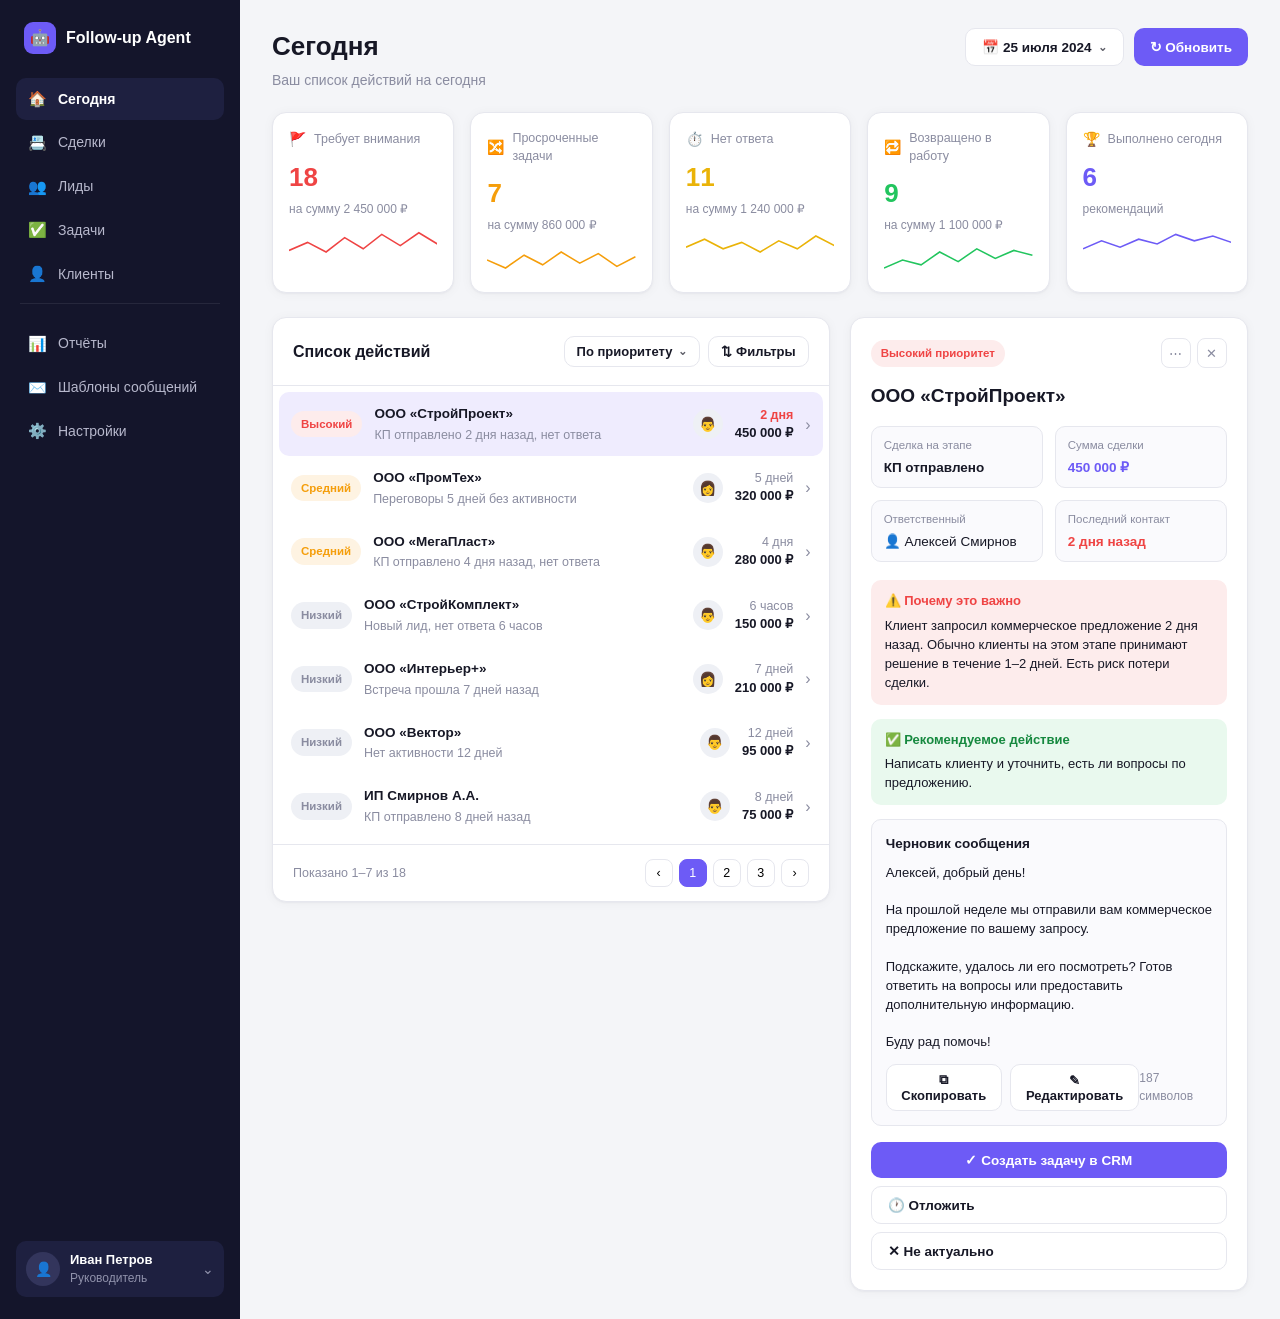
==== docs/index.html @ 1214d3dc "Добавлен статический HTML/CSS-мокап экрана "Сегодня" по дизайну Follow-up Agent Живёт в docs/ для бы" ====
<!doctype html>
<html lang="ru">
<head>
<meta charset="UTF-8">
<meta name="viewport" content="width=device-width, initial-scale=1.0">
<title>Follow-up Agent — Сегодня</title>
<link rel="stylesheet" href="styles.css">
</head>
<body>
<div class="layout">

  <aside class="sidebar">
    <div class="brand">
      <span class="brand-icon">🤖</span>
      <span class="brand-name">Follow-up Agent</span>
    </div>

    <nav class="nav">
      <a class="nav-item active" href="#">
        <span class="nav-icon">🏠</span> Сегодня
      </a>
      <a class="nav-item" href="#">
        <span class="nav-icon">📇</span> Сделки
      </a>
      <a class="nav-item" href="#">
        <span class="nav-icon">👥</span> Лиды
      </a>
      <a class="nav-item" href="#">
        <span class="nav-icon">✅</span> Задачи
      </a>
      <a class="nav-item" href="#">
        <span class="nav-icon">👤</span> Клиенты
      </a>
      <div class="nav-gap"></div>
      <a class="nav-item" href="#">
        <span class="nav-icon">📊</span> Отчёты
      </a>
      <a class="nav-item" href="#">
        <span class="nav-icon">✉️</span> Шаблоны сообщений
      </a>
      <a class="nav-item" href="#">
        <span class="nav-icon">⚙️</span> Настройки
      </a>
    </nav>

    <div class="user-card">
      <div class="user-avatar">👤</div>
      <div class="user-meta">
        <div class="user-name">Иван Петров</div>
        <div class="user-role">Руководитель</div>
      </div>
      <span class="user-caret">⌄</span>
    </div>
  </aside>

  <main class="content">

    <header class="page-header">
      <div>
        <h1>Сегодня</h1>
        <p class="subtitle">Ваш список действий на сегодня</p>
      </div>
      <div class="header-actions">
        <button class="btn btn-ghost">📅 25 июля 2024 <span class="caret">⌄</span></button>
        <button class="btn btn-primary">↻ Обновить</button>
      </div>
    </header>

    <section class="stats">
      <article class="stat-card stat-red">
        <div class="stat-top">
          <span class="stat-icon">🚩</span>
          <span class="stat-label">Требует внимания</span>
        </div>
        <div class="stat-value">18</div>
        <div class="stat-sub">на сумму 2 450 000 ₽</div>
        <svg class="sparkline" viewBox="0 0 200 40" preserveAspectRatio="none"><polyline points="0,28 25,18 50,30 75,12 100,26 125,8 150,22 175,6 200,20"/></svg>
      </article>

      <article class="stat-card stat-orange">
        <div class="stat-top">
          <span class="stat-icon">🔀</span>
          <span class="stat-label">Просроченные задачи</span>
        </div>
        <div class="stat-value">7</div>
        <div class="stat-sub">на сумму 860 000 ₽</div>
        <svg class="sparkline" viewBox="0 0 200 40" preserveAspectRatio="none"><polyline points="0,20 25,30 50,14 75,26 100,10 125,24 150,12 175,28 200,16"/></svg>
      </article>

      <article class="stat-card stat-yellow">
        <div class="stat-top">
          <span class="stat-icon">⏱️</span>
          <span class="stat-label">Нет ответа</span>
        </div>
        <div class="stat-value">11</div>
        <div class="stat-sub">на сумму 1 240 000 ₽</div>
        <svg class="sparkline" viewBox="0 0 200 40" preserveAspectRatio="none"><polyline points="0,24 25,14 50,26 75,18 100,30 125,16 150,26 175,10 200,22"/></svg>
      </article>

      <article class="stat-card stat-green">
        <div class="stat-top">
          <span class="stat-icon">🔁</span>
          <span class="stat-label">Возвращено в работу</span>
        </div>
        <div class="stat-value">9</div>
        <div class="stat-sub">на сумму 1 100 000 ₽</div>
        <svg class="sparkline" viewBox="0 0 200 40" preserveAspectRatio="none"><polyline points="0,30 25,20 50,26 75,10 100,22 125,6 150,18 175,8 200,14"/></svg>
      </article>

      <article class="stat-card stat-purple">
        <div class="stat-top">
          <span class="stat-icon">🏆</span>
          <span class="stat-label">Выполнено сегодня</span>
        </div>
        <div class="stat-value">6</div>
        <div class="stat-sub">рекомендаций</div>
        <svg class="sparkline" viewBox="0 0 200 40" preserveAspectRatio="none"><polyline points="0,26 25,16 50,24 75,14 100,20 125,8 150,16 175,10 200,18"/></svg>
      </article>
    </section>

    <section class="workspace">

      <div class="panel actions-panel">
        <div class="panel-header">
          <h2>Список действий</h2>
          <div class="panel-controls">
            <button class="btn btn-ghost btn-sm">По приоритету <span class="caret">⌄</span></button>
            <button class="btn btn-ghost btn-sm">⇅ Фильтры</button>
          </div>
        </div>

        <ul class="action-list">
          <li class="action-item selected">
            <span class="priority priority-high">Высокий</span>
            <div class="action-main">
              <div class="action-title">ООО «СтройПроект»</div>
              <div class="action-desc">КП отправлено 2 дня назад, нет ответа</div>
            </div>
            <div class="action-avatar">👨</div>
            <div class="action-meta">
              <div class="action-days days-high">2 дня</div>
              <div class="action-amount">450 000 ₽</div>
            </div>
            <span class="chevron">›</span>
          </li>

          <li class="action-item">
            <span class="priority priority-mid">Средний</span>
            <div class="action-main">
              <div class="action-title">ООО «ПромТех»</div>
              <div class="action-desc">Переговоры 5 дней без активности</div>
            </div>
            <div class="action-avatar">👩</div>
            <div class="action-meta">
              <div class="action-days">5 дней</div>
              <div class="action-amount">320 000 ₽</div>
            </div>
            <span class="chevron">›</span>
          </li>

          <li class="action-item">
            <span class="priority priority-mid">Средний</span>
            <div class="action-main">
              <div class="action-title">ООО «МегаПласт»</div>
              <div class="action-desc">КП отправлено 4 дня назад, нет ответа</div>
            </div>
            <div class="action-avatar">👨</div>
            <div class="action-meta">
              <div class="action-days">4 дня</div>
              <div class="action-amount">280 000 ₽</div>
            </div>
            <span class="chevron">›</span>
          </li>

          <li class="action-item">
            <span class="priority priority-low">Низкий</span>
            <div class="action-main">
              <div class="action-title">ООО «СтройКомплект»</div>
              <div class="action-desc">Новый лид, нет ответа 6 часов</div>
            </div>
            <div class="action-avatar">👨</div>
            <div class="action-meta">
              <div class="action-days">6 часов</div>
              <div class="action-amount">150 000 ₽</div>
            </div>
            <span class="chevron">›</span>
          </li>

          <li class="action-item">
            <span class="priority priority-low">Низкий</span>
            <div class="action-main">
              <div class="action-title">ООО «Интерьер+»</div>
              <div class="action-desc">Встреча прошла 7 дней назад</div>
            </div>
            <div class="action-avatar">👩</div>
            <div class="action-meta">
              <div class="action-days">7 дней</div>
              <div class="action-amount">210 000 ₽</div>
            </div>
            <span class="chevron">›</span>
          </li>

          <li class="action-item">
            <span class="priority priority-low">Низкий</span>
            <div class="action-main">
              <div class="action-title">ООО «Вектор»</div>
              <div class="action-desc">Нет активности 12 дней</div>
            </div>
            <div class="action-avatar">👨</div>
            <div class="action-meta">
              <div class="action-days">12 дней</div>
              <div class="action-amount">95 000 ₽</div>
            </div>
            <span class="chevron">›</span>
          </li>

          <li class="action-item">
            <span class="priority priority-low">Низкий</span>
            <div class="action-main">
              <div class="action-title">ИП Смирнов А.А.</div>
              <div class="action-desc">КП отправлено 8 дней назад</div>
            </div>
            <div class="action-avatar">👨</div>
            <div class="action-meta">
              <div class="action-days">8 дней</div>
              <div class="action-amount">75 000 ₽</div>
            </div>
            <span class="chevron">›</span>
          </li>
        </ul>

        <div class="pagination">
          <span class="pagination-info">Показано 1–7 из 18</span>
          <div class="pagination-controls">
            <button class="page-btn" aria-label="Предыдущая">‹</button>
            <button class="page-btn active">1</button>
            <button class="page-btn">2</button>
            <button class="page-btn">3</button>
            <button class="page-btn" aria-label="Следующая">›</button>
          </div>
        </div>
      </div>

      <div class="panel detail-panel">
        <div class="detail-header">
          <span class="priority priority-high">Высокий приоритет</span>
          <div class="detail-header-actions">
            <button class="icon-btn">⋯</button>
            <button class="icon-btn">✕</button>
          </div>
        </div>

        <h3 class="detail-title">ООО «СтройПроект»</h3>

        <div class="detail-grid">
          <div class="detail-field">
            <div class="field-label">Сделка на этапе</div>
            <div class="field-value">КП отправлено</div>
          </div>
          <div class="detail-field">
            <div class="field-label">Сумма сделки</div>
            <div class="field-value strong">450 000 ₽</div>
          </div>
          <div class="detail-field">
            <div class="field-label">Ответственный</div>
            <div class="field-value with-avatar">👤 Алексей Смирнов</div>
          </div>
          <div class="detail-field">
            <div class="field-label">Последний контакт</div>
            <div class="field-value warn">2 дня назад</div>
          </div>
        </div>

        <div class="info-box warn-box">
          <div class="info-box-title">⚠️ Почему это важно</div>
          <p>Клиент запросил коммерческое предложение 2 дня назад. Обычно клиенты на этом этапе принимают решение в течение 1–2 дней. Есть риск потери сделки.</p>
        </div>

        <div class="info-box success-box">
          <div class="info-box-title">✅ Рекомендуемое действие</div>
          <p>Написать клиенту и уточнить, есть ли вопросы по предложению.</p>
        </div>

        <div class="draft-box">
          <div class="draft-title">Черновик сообщения</div>
          <div class="draft-text">
            Алексей, добрый день!<br><br>
            На прошлой неделе мы отправили вам коммерческое предложение по вашему запросу.<br><br>
            Подскажите, удалось ли его посмотреть? Готов ответить на вопросы или предоставить дополнительную информацию.<br><br>
            Буду рад помочь!
          </div>
          <div class="draft-footer">
            <div class="draft-actions">
              <button class="btn btn-ghost btn-sm">⧉ Скопировать</button>
              <button class="btn btn-ghost btn-sm">✎ Редактировать</button>
            </div>
            <span class="char-count">187 символов</span>
          </div>
        </div>

        <div class="detail-footer">
          <button class="btn btn-primary btn-block">✓ Создать задачу в CRM</button>
          <button class="btn btn-outline">🕐 Отложить</button>
          <button class="btn btn-outline">✕ Не актуально</button>
        </div>
      </div>

    </section>

  </main>
</div>
</body>
</html>
---- docs/styles.css ----
:root {
  --bg: #f4f5f8;
  --sidebar-bg: #14152b;
  --sidebar-hover: #1e2040;
  --panel-bg: #ffffff;
  --border: #e6e7ee;
  --text: #171826;
  --text-muted: #8a8ca0;
  --accent: #6d5bf6;
  --accent-hover: #5a48e6;
  --red: #ef4444;
  --red-bg: #fdecec;
  --orange: #f59e0b;
  --orange-bg: #fef3e2;
  --yellow: #eab308;
  --yellow-bg: #fdf7de;
  --green: #22c55e;
  --green-bg: #e9f9ee;
  --purple: #6d5bf6;
  --purple-bg: #efecfe;
  --radius: 14px;
  --shadow: 0 1px 2px rgba(20, 21, 43, 0.04), 0 1px 12px rgba(20, 21, 43, 0.04);
}

* { box-sizing: border-box; }

body {
  margin: 0;
  font-family: -apple-system, "Segoe UI", Roboto, Helvetica, Arial, sans-serif;
  background: var(--bg);
  color: var(--text);
  font-size: 14px;
  line-height: 1.45;
}

.layout {
  display: flex;
  min-height: 100vh;
}

/* Sidebar */
.sidebar {
  width: 240px;
  flex-shrink: 0;
  background: var(--sidebar-bg);
  color: #fff;
  display: flex;
  flex-direction: column;
  padding: 22px 16px;
}

.brand {
  display: flex;
  align-items: center;
  gap: 10px;
  padding: 0 8px 24px;
  font-weight: 700;
  font-size: 16px;
}

.brand-icon {
  width: 32px;
  height: 32px;
  display: flex;
  align-items: center;
  justify-content: center;
  background: var(--accent);
  border-radius: 9px;
  font-size: 16px;
}

.nav {
  display: flex;
  flex-direction: column;
  gap: 2px;
  flex: 1;
}

.nav-item {
  display: flex;
  align-items: center;
  gap: 12px;
  padding: 10px 12px;
  border-radius: 10px;
  color: #b7b8cc;
  text-decoration: none;
  font-size: 14px;
  transition: background .15s, color .15s;
}

.nav-item:hover {
  background: var(--sidebar-hover);
  color: #fff;
}

.nav-item.active {
  background: var(--sidebar-hover);
  color: #fff;
  font-weight: 600;
}

.nav-icon {
  width: 18px;
  text-align: center;
  font-size: 15px;
}

.nav-gap {
  height: 12px;
  border-top: 1px solid rgba(255,255,255,0.08);
  margin: 6px 4px;
}

.user-card {
  display: flex;
  align-items: center;
  gap: 10px;
  padding: 10px;
  border-radius: 10px;
  background: var(--sidebar-hover);
  margin-top: 12px;
}

.user-avatar {
  width: 34px;
  height: 34px;
  border-radius: 50%;
  background: #33355c;
  display: flex;
  align-items: center;
  justify-content: center;
}

.user-name { font-size: 13px; font-weight: 600; }
.user-role { font-size: 12px; color: #9092ab; }
.user-caret { margin-left: auto; color: #9092ab; }

/* Content */
.content {
  flex: 1;
  padding: 28px 32px;
  min-width: 0;
}

.page-header {
  display: flex;
  justify-content: space-between;
  align-items: flex-start;
  margin-bottom: 22px;
}

.page-header h1 {
  margin: 0 0 4px;
  font-size: 26px;
}

.subtitle {
  margin: 0;
  color: var(--text-muted);
}

.header-actions {
  display: flex;
  gap: 10px;
}

.btn {
  border: none;
  border-radius: 10px;
  padding: 10px 16px;
  font-size: 13.5px;
  font-weight: 600;
  cursor: pointer;
  display: inline-flex;
  align-items: center;
  gap: 6px;
}

.btn-sm { padding: 7px 12px; font-size: 13px; }

.btn-primary {
  background: var(--accent);
  color: #fff;
}
.btn-primary:hover { background: var(--accent-hover); }

.btn-ghost {
  background: #fff;
  color: var(--text);
  border: 1px solid var(--border);
}
.btn-ghost:hover { background: #fafafd; }

.btn-outline {
  background: #fff;
  color: var(--text);
  border: 1px solid var(--border);
  flex: 1;
}

.btn-block { width: 100%; justify-content: center; }

.caret { font-size: 11px; opacity: .7; }

/* Stats */
.stats {
  display: grid;
  grid-template-columns: repeat(5, 1fr);
  gap: 16px;
  margin-bottom: 24px;
}

.stat-card {
  background: var(--panel-bg);
  border: 1px solid var(--border);
  border-radius: var(--radius);
  padding: 16px;
  box-shadow: var(--shadow);
  position: relative;
  overflow: hidden;
}

.stat-top {
  display: flex;
  align-items: center;
  gap: 8px;
  color: var(--text-muted);
  font-size: 12.5px;
  margin-bottom: 10px;
}

.stat-icon { font-size: 14px; }

.stat-value {
  font-size: 26px;
  font-weight: 700;
  margin-bottom: 4px;
}

.stat-sub {
  font-size: 12px;
  color: var(--text-muted);
  margin-bottom: 10px;
}

.sparkline {
  width: 100%;
  height: 32px;
  display: block;
}
.sparkline polyline {
  fill: none;
  stroke-width: 2;
}

.stat-red .stat-value { color: var(--red); }
.stat-red .sparkline polyline { stroke: var(--red); }
.stat-orange .stat-value { color: var(--orange); }
.stat-orange .sparkline polyline { stroke: var(--orange); }
.stat-yellow .stat-value { color: var(--yellow); }
.stat-yellow .sparkline polyline { stroke: var(--yellow); }
.stat-green .stat-value { color: var(--green); }
.stat-green .sparkline polyline { stroke: var(--green); }
.stat-purple .stat-value { color: var(--purple); }
.stat-purple .sparkline polyline { stroke: var(--purple); }

/* Workspace */
.workspace {
  display: grid;
  grid-template-columns: 1.4fr 1fr;
  gap: 20px;
  align-items: start;
}

.panel {
  background: var(--panel-bg);
  border: 1px solid var(--border);
  border-radius: var(--radius);
  box-shadow: var(--shadow);
}

.panel-header {
  display: flex;
  justify-content: space-between;
  align-items: center;
  padding: 18px 20px;
  border-bottom: 1px solid var(--border);
}

.panel-header h2 { margin: 0; font-size: 16px; }

.panel-controls { display: flex; gap: 8px; }

/* Action list */
.action-list {
  list-style: none;
  margin: 0;
  padding: 6px;
}

.action-item {
  display: flex;
  align-items: center;
  gap: 12px;
  padding: 12px;
  border-radius: 10px;
  cursor: pointer;
}

.action-item:hover { background: #fafafd; }

.action-item.selected {
  background: var(--purple-bg);
}

.priority {
  flex-shrink: 0;
  font-size: 11.5px;
  font-weight: 700;
  padding: 5px 10px;
  border-radius: 999px;
  white-space: nowrap;
}

.priority-high { background: var(--red-bg); color: var(--red); }
.priority-mid { background: var(--orange-bg); color: var(--orange); }
.priority-low { background: #eef0f5; color: var(--text-muted); }

.action-main { flex: 1; min-width: 0; }

.action-title {
  font-weight: 600;
  font-size: 13.5px;
  margin-bottom: 2px;
  white-space: nowrap;
  overflow: hidden;
  text-overflow: ellipsis;
}

.action-desc {
  font-size: 12.5px;
  color: var(--text-muted);
  white-space: nowrap;
  overflow: hidden;
  text-overflow: ellipsis;
}

.action-avatar {
  width: 30px;
  height: 30px;
  border-radius: 50%;
  background: #eef0f5;
  display: flex;
  align-items: center;
  justify-content: center;
  flex-shrink: 0;
}

.action-meta {
  text-align: right;
  flex-shrink: 0;
}

.action-days {
  font-size: 12.5px;
  color: var(--text-muted);
}

.days-high { color: var(--red); font-weight: 600; }

.action-amount {
  font-size: 13px;
  font-weight: 700;
}

.chevron {
  color: var(--text-muted);
  font-size: 16px;
}

.pagination {
  display: flex;
  justify-content: space-between;
  align-items: center;
  padding: 14px 20px;
  border-top: 1px solid var(--border);
}

.pagination-info {
  font-size: 12.5px;
  color: var(--text-muted);
}

.pagination-controls { display: flex; gap: 6px; }

.page-btn {
  width: 28px;
  height: 28px;
  border-radius: 8px;
  border: 1px solid var(--border);
  background: #fff;
  cursor: pointer;
  font-size: 12.5px;
}

.page-btn.active {
  background: var(--accent);
  border-color: var(--accent);
  color: #fff;
}

/* Detail panel */
.detail-panel {
  padding: 20px;
}

.detail-header {
  display: flex;
  justify-content: space-between;
  align-items: center;
  margin-bottom: 14px;
}

.detail-header-actions { display: flex; gap: 6px; }

.icon-btn {
  width: 30px;
  height: 30px;
  border-radius: 8px;
  border: 1px solid var(--border);
  background: #fff;
  cursor: pointer;
  color: var(--text-muted);
}

.detail-title {
  margin: 0 0 16px;
  font-size: 19px;
}

.detail-grid {
  display: grid;
  grid-template-columns: 1fr 1fr;
  gap: 12px;
  margin-bottom: 18px;
}

.detail-field {
  background: #fafafd;
  border: 1px solid var(--border);
  border-radius: 10px;
  padding: 10px 12px;
}

.field-label {
  font-size: 11.5px;
  color: var(--text-muted);
  margin-bottom: 4px;
}

.field-value { font-size: 13.5px; font-weight: 600; }
.field-value.strong { color: var(--accent); }
.field-value.warn { color: var(--red); }
.field-value.with-avatar { display: flex; align-items: center; gap: 6px; font-weight: 500; }

.info-box {
  border-radius: 10px;
  padding: 12px 14px;
  margin-bottom: 14px;
  font-size: 13px;
}

.info-box p { margin: 0; color: var(--text); }

.info-box-title {
  font-weight: 700;
  font-size: 13px;
  margin-bottom: 6px;
}

.warn-box { background: var(--red-bg); }
.warn-box .info-box-title { color: var(--red); }

.success-box { background: var(--green-bg); }
.success-box .info-box-title { color: #16893f; }

.draft-box {
  background: #fafafd;
  border: 1px solid var(--border);
  border-radius: 10px;
  padding: 14px;
  margin-bottom: 16px;
}

.draft-title {
  font-weight: 700;
  font-size: 13.5px;
  margin-bottom: 10px;
}

.draft-text {
  font-size: 13px;
  color: var(--text);
  margin-bottom: 12px;
}

.draft-footer {
  display: flex;
  justify-content: space-between;
  align-items: center;
}

.draft-actions { display: flex; gap: 8px; }

.char-count {
  font-size: 12px;
  color: var(--text-muted);
}

.detail-footer {
  display: flex;
  flex-direction: column;
  gap: 8px;
}

.detail-footer > div {
  display: flex;
  gap: 8px;
}

@media (max-width: 1200px) {
  .workspace { grid-template-columns: 1fr; }
  .stats { grid-template-columns: repeat(3, 1fr); }
}

@media (max-width: 900px) {
  .stats { grid-template-columns: repeat(2, 1fr); }
  .sidebar { display: none; }
}
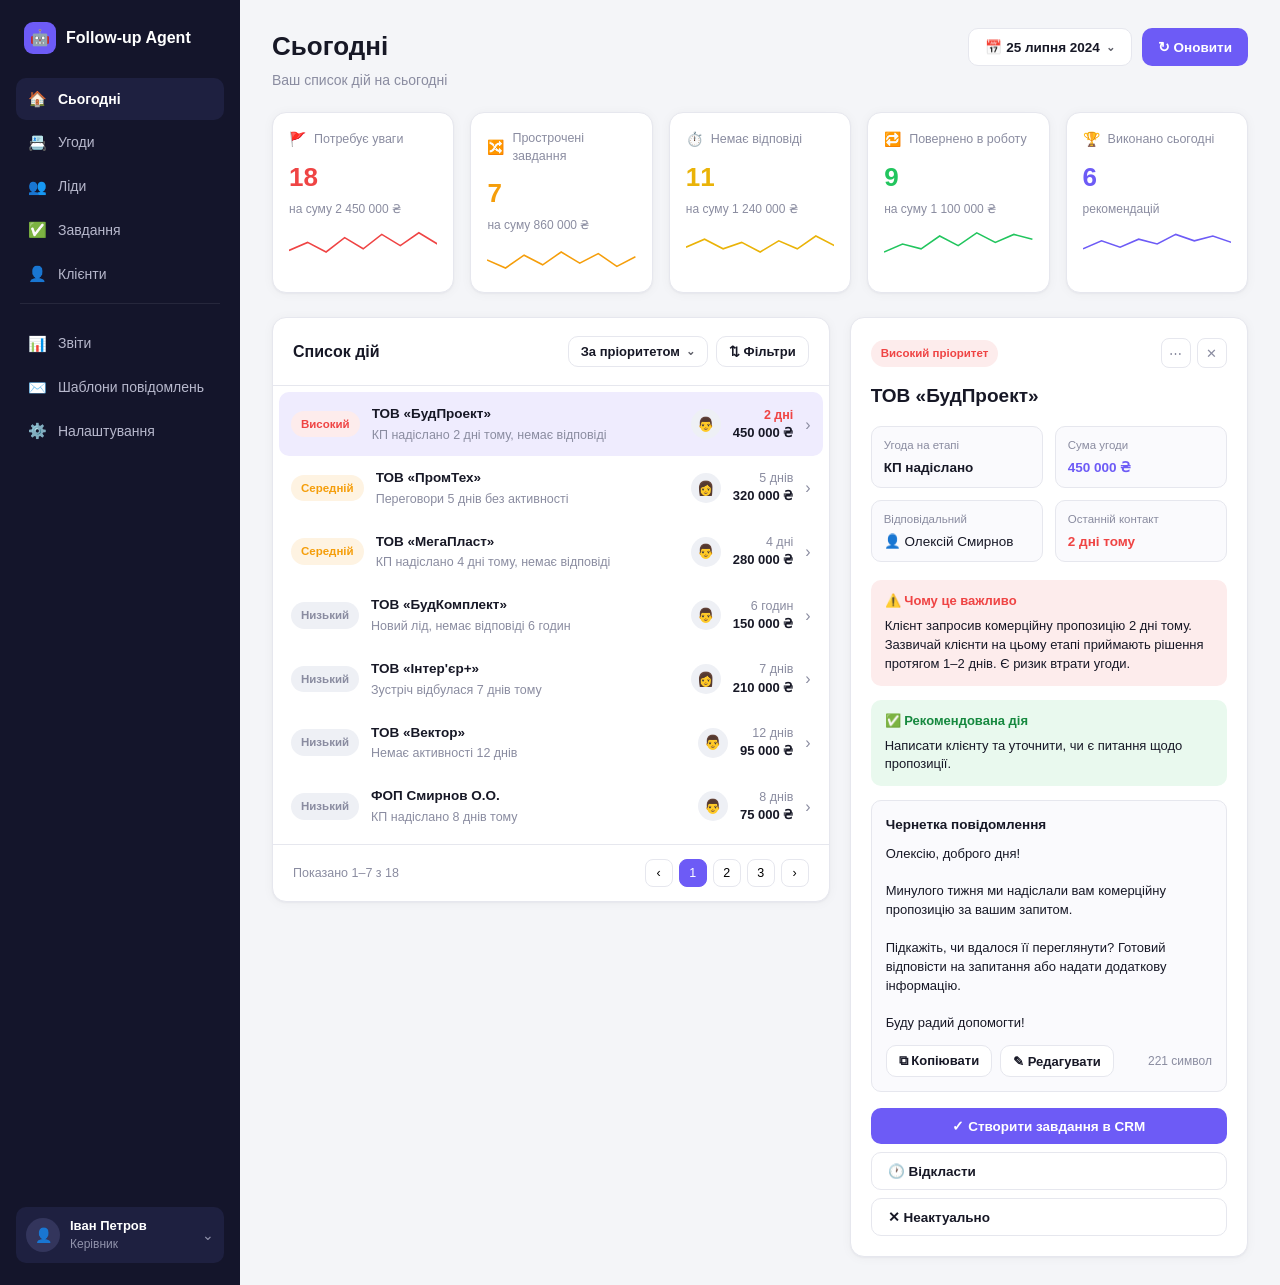
==== commit 18b113d7: "Перевод мокапа "Сегодня" на украинский язык, валюта заменена на гривну" ====
--- a/docs/index.html
+++ b/docs/index.html
@@ -1,9 +1,9 @@
 <!doctype html>
-<html lang="ru">
+<html lang="uk">
 <head>
 <meta charset="UTF-8">
 <meta name="viewport" content="width=device-width, initial-scale=1.0">
-<title>Follow-up Agent — Сегодня</title>
+<title>Follow-up Agent — Сьогодні</title>
 <link rel="stylesheet" href="styles.css">
 </head>
 <body>
@@ -17,37 +17,37 @@
 
     <nav class="nav">
       <a class="nav-item active" href="#">
-        <span class="nav-icon">🏠</span> Сегодня
-      </a>
-      <a class="nav-item" href="#">
-        <span class="nav-icon">📇</span> Сделки
-      </a>
-      <a class="nav-item" href="#">
-        <span class="nav-icon">👥</span> Лиды
-      </a>
-      <a class="nav-item" href="#">
-        <span class="nav-icon">✅</span> Задачи
-      </a>
-      <a class="nav-item" href="#">
-        <span class="nav-icon">👤</span> Клиенты
+        <span class="nav-icon">🏠</span> Сьогодні
+      </a>
+      <a class="nav-item" href="#">
+        <span class="nav-icon">📇</span> Угоди
+      </a>
+      <a class="nav-item" href="#">
+        <span class="nav-icon">👥</span> Ліди
+      </a>
+      <a class="nav-item" href="#">
+        <span class="nav-icon">✅</span> Завдання
+      </a>
+      <a class="nav-item" href="#">
+        <span class="nav-icon">👤</span> Клієнти
       </a>
       <div class="nav-gap"></div>
       <a class="nav-item" href="#">
-        <span class="nav-icon">📊</span> Отчёты
-      </a>
-      <a class="nav-item" href="#">
-        <span class="nav-icon">✉️</span> Шаблоны сообщений
-      </a>
-      <a class="nav-item" href="#">
-        <span class="nav-icon">⚙️</span> Настройки
+        <span class="nav-icon">📊</span> Звіти
+      </a>
+      <a class="nav-item" href="#">
+        <span class="nav-icon">✉️</span> Шаблони повідомлень
+      </a>
+      <a class="nav-item" href="#">
+        <span class="nav-icon">⚙️</span> Налаштування
       </a>
     </nav>
 
     <div class="user-card">
       <div class="user-avatar">👤</div>
       <div class="user-meta">
-        <div class="user-name">Иван Петров</div>
-        <div class="user-role">Руководитель</div>
+        <div class="user-name">Іван Петров</div>
+        <div class="user-role">Керівник</div>
       </div>
       <span class="user-caret">⌄</span>
     </div>
@@ -57,12 +57,12 @@
 
     <header class="page-header">
       <div>
-        <h1>Сегодня</h1>
-        <p class="subtitle">Ваш список действий на сегодня</p>
+        <h1>Сьогодні</h1>
+        <p class="subtitle">Ваш список дій на сьогодні</p>
       </div>
       <div class="header-actions">
-        <button class="btn btn-ghost">📅 25 июля 2024 <span class="caret">⌄</span></button>
-        <button class="btn btn-primary">↻ Обновить</button>
+        <button class="btn btn-ghost">📅 25 липня 2024 <span class="caret">⌄</span></button>
+        <button class="btn btn-primary">↻ Оновити</button>
       </div>
     </header>
 
@@ -70,50 +70,50 @@
       <article class="stat-card stat-red">
         <div class="stat-top">
           <span class="stat-icon">🚩</span>
-          <span class="stat-label">Требует внимания</span>
+          <span class="stat-label">Потребує уваги</span>
         </div>
         <div class="stat-value">18</div>
-        <div class="stat-sub">на сумму 2 450 000 ₽</div>
+        <div class="stat-sub">на суму 2 450 000 ₴</div>
         <svg class="sparkline" viewBox="0 0 200 40" preserveAspectRatio="none"><polyline points="0,28 25,18 50,30 75,12 100,26 125,8 150,22 175,6 200,20"/></svg>
       </article>
 
       <article class="stat-card stat-orange">
         <div class="stat-top">
           <span class="stat-icon">🔀</span>
-          <span class="stat-label">Просроченные задачи</span>
+          <span class="stat-label">Прострочені завдання</span>
         </div>
         <div class="stat-value">7</div>
-        <div class="stat-sub">на сумму 860 000 ₽</div>
+        <div class="stat-sub">на суму 860 000 ₴</div>
         <svg class="sparkline" viewBox="0 0 200 40" preserveAspectRatio="none"><polyline points="0,20 25,30 50,14 75,26 100,10 125,24 150,12 175,28 200,16"/></svg>
       </article>
 
       <article class="stat-card stat-yellow">
         <div class="stat-top">
           <span class="stat-icon">⏱️</span>
-          <span class="stat-label">Нет ответа</span>
+          <span class="stat-label">Немає відповіді</span>
         </div>
         <div class="stat-value">11</div>
-        <div class="stat-sub">на сумму 1 240 000 ₽</div>
+        <div class="stat-sub">на суму 1 240 000 ₴</div>
         <svg class="sparkline" viewBox="0 0 200 40" preserveAspectRatio="none"><polyline points="0,24 25,14 50,26 75,18 100,30 125,16 150,26 175,10 200,22"/></svg>
       </article>
 
       <article class="stat-card stat-green">
         <div class="stat-top">
           <span class="stat-icon">🔁</span>
-          <span class="stat-label">Возвращено в работу</span>
+          <span class="stat-label">Повернено в роботу</span>
         </div>
         <div class="stat-value">9</div>
-        <div class="stat-sub">на сумму 1 100 000 ₽</div>
+        <div class="stat-sub">на суму 1 100 000 ₴</div>
         <svg class="sparkline" viewBox="0 0 200 40" preserveAspectRatio="none"><polyline points="0,30 25,20 50,26 75,10 100,22 125,6 150,18 175,8 200,14"/></svg>
       </article>
 
       <article class="stat-card stat-purple">
         <div class="stat-top">
           <span class="stat-icon">🏆</span>
-          <span class="stat-label">Выполнено сегодня</span>
+          <span class="stat-label">Виконано сьогодні</span>
         </div>
         <div class="stat-value">6</div>
-        <div class="stat-sub">рекомендаций</div>
+        <div class="stat-sub">рекомендацій</div>
         <svg class="sparkline" viewBox="0 0 200 40" preserveAspectRatio="none"><polyline points="0,26 25,16 50,24 75,14 100,20 125,8 150,16 175,10 200,18"/></svg>
       </article>
     </section>
@@ -122,186 +122,186 @@
 
       <div class="panel actions-panel">
         <div class="panel-header">
-          <h2>Список действий</h2>
+          <h2>Список дій</h2>
           <div class="panel-controls">
-            <button class="btn btn-ghost btn-sm">По приоритету <span class="caret">⌄</span></button>
-            <button class="btn btn-ghost btn-sm">⇅ Фильтры</button>
+            <button class="btn btn-ghost btn-sm">За пріоритетом <span class="caret">⌄</span></button>
+            <button class="btn btn-ghost btn-sm">⇅ Фільтри</button>
           </div>
         </div>
 
         <ul class="action-list">
           <li class="action-item selected">
-            <span class="priority priority-high">Высокий</span>
-            <div class="action-main">
-              <div class="action-title">ООО «СтройПроект»</div>
-              <div class="action-desc">КП отправлено 2 дня назад, нет ответа</div>
-            </div>
-            <div class="action-avatar">👨</div>
-            <div class="action-meta">
-              <div class="action-days days-high">2 дня</div>
-              <div class="action-amount">450 000 ₽</div>
-            </div>
-            <span class="chevron">›</span>
-          </li>
-
-          <li class="action-item">
-            <span class="priority priority-mid">Средний</span>
-            <div class="action-main">
-              <div class="action-title">ООО «ПромТех»</div>
-              <div class="action-desc">Переговоры 5 дней без активности</div>
+            <span class="priority priority-high">Високий</span>
+            <div class="action-main">
+              <div class="action-title">ТОВ «БудПроект»</div>
+              <div class="action-desc">КП надіслано 2 дні тому, немає відповіді</div>
+            </div>
+            <div class="action-avatar">👨</div>
+            <div class="action-meta">
+              <div class="action-days days-high">2 дні</div>
+              <div class="action-amount">450 000 ₴</div>
+            </div>
+            <span class="chevron">›</span>
+          </li>
+
+          <li class="action-item">
+            <span class="priority priority-mid">Середній</span>
+            <div class="action-main">
+              <div class="action-title">ТОВ «ПромТех»</div>
+              <div class="action-desc">Переговори 5 днів без активності</div>
             </div>
             <div class="action-avatar">👩</div>
             <div class="action-meta">
-              <div class="action-days">5 дней</div>
-              <div class="action-amount">320 000 ₽</div>
-            </div>
-            <span class="chevron">›</span>
-          </li>
-
-          <li class="action-item">
-            <span class="priority priority-mid">Средний</span>
-            <div class="action-main">
-              <div class="action-title">ООО «МегаПласт»</div>
-              <div class="action-desc">КП отправлено 4 дня назад, нет ответа</div>
-            </div>
-            <div class="action-avatar">👨</div>
-            <div class="action-meta">
-              <div class="action-days">4 дня</div>
-              <div class="action-amount">280 000 ₽</div>
-            </div>
-            <span class="chevron">›</span>
-          </li>
-
-          <li class="action-item">
-            <span class="priority priority-low">Низкий</span>
-            <div class="action-main">
-              <div class="action-title">ООО «СтройКомплект»</div>
-              <div class="action-desc">Новый лид, нет ответа 6 часов</div>
-            </div>
-            <div class="action-avatar">👨</div>
-            <div class="action-meta">
-              <div class="action-days">6 часов</div>
-              <div class="action-amount">150 000 ₽</div>
-            </div>
-            <span class="chevron">›</span>
-          </li>
-
-          <li class="action-item">
-            <span class="priority priority-low">Низкий</span>
-            <div class="action-main">
-              <div class="action-title">ООО «Интерьер+»</div>
-              <div class="action-desc">Встреча прошла 7 дней назад</div>
+              <div class="action-days">5 днів</div>
+              <div class="action-amount">320 000 ₴</div>
+            </div>
+            <span class="chevron">›</span>
+          </li>
+
+          <li class="action-item">
+            <span class="priority priority-mid">Середній</span>
+            <div class="action-main">
+              <div class="action-title">ТОВ «МегаПласт»</div>
+              <div class="action-desc">КП надіслано 4 дні тому, немає відповіді</div>
+            </div>
+            <div class="action-avatar">👨</div>
+            <div class="action-meta">
+              <div class="action-days">4 дні</div>
+              <div class="action-amount">280 000 ₴</div>
+            </div>
+            <span class="chevron">›</span>
+          </li>
+
+          <li class="action-item">
+            <span class="priority priority-low">Низький</span>
+            <div class="action-main">
+              <div class="action-title">ТОВ «БудКомплект»</div>
+              <div class="action-desc">Новий лід, немає відповіді 6 годин</div>
+            </div>
+            <div class="action-avatar">👨</div>
+            <div class="action-meta">
+              <div class="action-days">6 годин</div>
+              <div class="action-amount">150 000 ₴</div>
+            </div>
+            <span class="chevron">›</span>
+          </li>
+
+          <li class="action-item">
+            <span class="priority priority-low">Низький</span>
+            <div class="action-main">
+              <div class="action-title">ТОВ «Інтер'єр+»</div>
+              <div class="action-desc">Зустріч відбулася 7 днів тому</div>
             </div>
             <div class="action-avatar">👩</div>
             <div class="action-meta">
-              <div class="action-days">7 дней</div>
-              <div class="action-amount">210 000 ₽</div>
-            </div>
-            <span class="chevron">›</span>
-          </li>
-
-          <li class="action-item">
-            <span class="priority priority-low">Низкий</span>
-            <div class="action-main">
-              <div class="action-title">ООО «Вектор»</div>
-              <div class="action-desc">Нет активности 12 дней</div>
-            </div>
-            <div class="action-avatar">👨</div>
-            <div class="action-meta">
-              <div class="action-days">12 дней</div>
-              <div class="action-amount">95 000 ₽</div>
-            </div>
-            <span class="chevron">›</span>
-          </li>
-
-          <li class="action-item">
-            <span class="priority priority-low">Низкий</span>
-            <div class="action-main">
-              <div class="action-title">ИП Смирнов А.А.</div>
-              <div class="action-desc">КП отправлено 8 дней назад</div>
-            </div>
-            <div class="action-avatar">👨</div>
-            <div class="action-meta">
-              <div class="action-days">8 дней</div>
-              <div class="action-amount">75 000 ₽</div>
+              <div class="action-days">7 днів</div>
+              <div class="action-amount">210 000 ₴</div>
+            </div>
+            <span class="chevron">›</span>
+          </li>
+
+          <li class="action-item">
+            <span class="priority priority-low">Низький</span>
+            <div class="action-main">
+              <div class="action-title">ТОВ «Вектор»</div>
+              <div class="action-desc">Немає активності 12 днів</div>
+            </div>
+            <div class="action-avatar">👨</div>
+            <div class="action-meta">
+              <div class="action-days">12 днів</div>
+              <div class="action-amount">95 000 ₴</div>
+            </div>
+            <span class="chevron">›</span>
+          </li>
+
+          <li class="action-item">
+            <span class="priority priority-low">Низький</span>
+            <div class="action-main">
+              <div class="action-title">ФОП Смирнов О.О.</div>
+              <div class="action-desc">КП надіслано 8 днів тому</div>
+            </div>
+            <div class="action-avatar">👨</div>
+            <div class="action-meta">
+              <div class="action-days">8 днів</div>
+              <div class="action-amount">75 000 ₴</div>
             </div>
             <span class="chevron">›</span>
           </li>
         </ul>
 
         <div class="pagination">
-          <span class="pagination-info">Показано 1–7 из 18</span>
+          <span class="pagination-info">Показано 1–7 з 18</span>
           <div class="pagination-controls">
-            <button class="page-btn" aria-label="Предыдущая">‹</button>
+            <button class="page-btn" aria-label="Попередня">‹</button>
             <button class="page-btn active">1</button>
             <button class="page-btn">2</button>
             <button class="page-btn">3</button>
-            <button class="page-btn" aria-label="Следующая">›</button>
+            <button class="page-btn" aria-label="Наступна">›</button>
           </div>
         </div>
       </div>
 
       <div class="panel detail-panel">
         <div class="detail-header">
-          <span class="priority priority-high">Высокий приоритет</span>
+          <span class="priority priority-high">Високий пріоритет</span>
           <div class="detail-header-actions">
             <button class="icon-btn">⋯</button>
             <button class="icon-btn">✕</button>
           </div>
         </div>
 
-        <h3 class="detail-title">ООО «СтройПроект»</h3>
+        <h3 class="detail-title">ТОВ «БудПроект»</h3>
 
         <div class="detail-grid">
           <div class="detail-field">
-            <div class="field-label">Сделка на этапе</div>
-            <div class="field-value">КП отправлено</div>
+            <div class="field-label">Угода на етапі</div>
+            <div class="field-value">КП надіслано</div>
           </div>
           <div class="detail-field">
-            <div class="field-label">Сумма сделки</div>
-            <div class="field-value strong">450 000 ₽</div>
+            <div class="field-label">Сума угоди</div>
+            <div class="field-value strong">450 000 ₴</div>
           </div>
           <div class="detail-field">
-            <div class="field-label">Ответственный</div>
-            <div class="field-value with-avatar">👤 Алексей Смирнов</div>
+            <div class="field-label">Відповідальний</div>
+            <div class="field-value with-avatar">👤 Олексій Смирнов</div>
           </div>
           <div class="detail-field">
-            <div class="field-label">Последний контакт</div>
-            <div class="field-value warn">2 дня назад</div>
+            <div class="field-label">Останній контакт</div>
+            <div class="field-value warn">2 дні тому</div>
           </div>
         </div>
 
         <div class="info-box warn-box">
-          <div class="info-box-title">⚠️ Почему это важно</div>
-          <p>Клиент запросил коммерческое предложение 2 дня назад. Обычно клиенты на этом этапе принимают решение в течение 1–2 дней. Есть риск потери сделки.</p>
+          <div class="info-box-title">⚠️ Чому це важливо</div>
+          <p>Клієнт запросив комерційну пропозицію 2 дні тому. Зазвичай клієнти на цьому етапі приймають рішення протягом 1–2 днів. Є ризик втрати угоди.</p>
         </div>
 
         <div class="info-box success-box">
-          <div class="info-box-title">✅ Рекомендуемое действие</div>
-          <p>Написать клиенту и уточнить, есть ли вопросы по предложению.</p>
+          <div class="info-box-title">✅ Рекомендована дія</div>
+          <p>Написати клієнту та уточнити, чи є питання щодо пропозиції.</p>
         </div>
 
         <div class="draft-box">
-          <div class="draft-title">Черновик сообщения</div>
+          <div class="draft-title">Чернетка повідомлення</div>
           <div class="draft-text">
-            Алексей, добрый день!<br><br>
-            На прошлой неделе мы отправили вам коммерческое предложение по вашему запросу.<br><br>
-            Подскажите, удалось ли его посмотреть? Готов ответить на вопросы или предоставить дополнительную информацию.<br><br>
-            Буду рад помочь!
+            Олексію, доброго дня!<br><br>
+            Минулого тижня ми надіслали вам комерційну пропозицію за вашим запитом.<br><br>
+            Підкажіть, чи вдалося її переглянути? Готовий відповісти на запитання або надати додаткову інформацію.<br><br>
+            Буду радий допомогти!
           </div>
           <div class="draft-footer">
             <div class="draft-actions">
-              <button class="btn btn-ghost btn-sm">⧉ Скопировать</button>
-              <button class="btn btn-ghost btn-sm">✎ Редактировать</button>
-            </div>
-            <span class="char-count">187 символов</span>
+              <button class="btn btn-ghost btn-sm">⧉ Копіювати</button>
+              <button class="btn btn-ghost btn-sm">✎ Редагувати</button>
+            </div>
+            <span class="char-count">221 символ</span>
           </div>
         </div>
 
         <div class="detail-footer">
-          <button class="btn btn-primary btn-block">✓ Создать задачу в CRM</button>
-          <button class="btn btn-outline">🕐 Отложить</button>
-          <button class="btn btn-outline">✕ Не актуально</button>
+          <button class="btn btn-primary btn-block">✓ Створити завдання в CRM</button>
+          <button class="btn btn-outline">🕐 Відкласти</button>
+          <button class="btn btn-outline">✕ Неактуально</button>
         </div>
       </div>
 
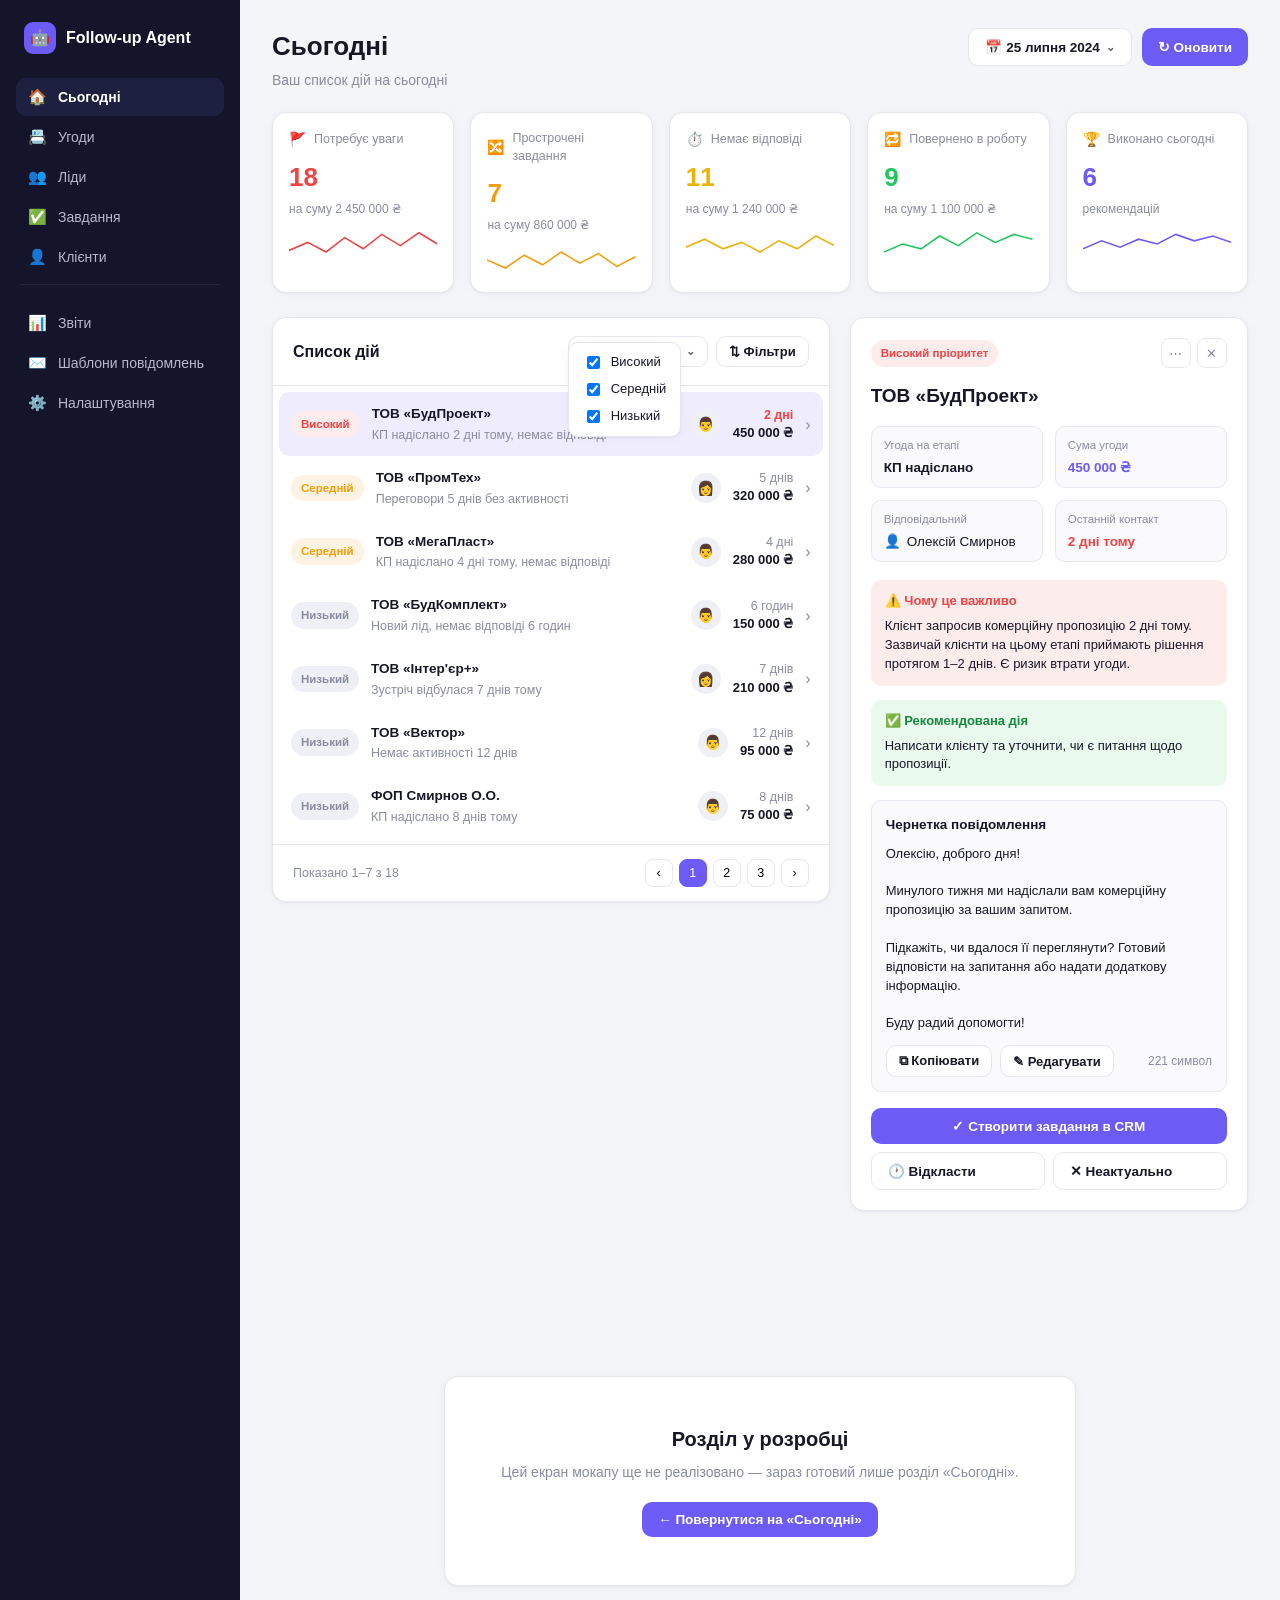
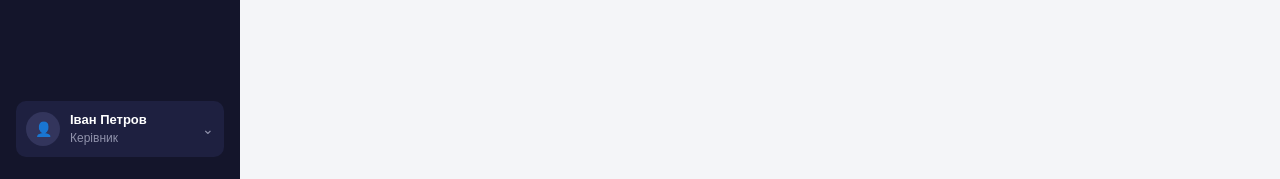
==== commit 3ad77963: "Add client-side interactivity to the Sales Agent mockup Sidebar menu switching, deal selection with " ====
--- a/docs/index.html
+++ b/docs/index.html
@@ -15,32 +15,32 @@
       <span class="brand-name">Follow-up Agent</span>
     </div>
 
-    <nav class="nav">
-      <a class="nav-item active" href="#">
+    <nav class="nav" id="nav">
+      <button class="nav-item active" data-target="today">
         <span class="nav-icon">🏠</span> Сьогодні
-      </a>
-      <a class="nav-item" href="#">
+      </button>
+      <button class="nav-item" data-target="placeholder" data-label="Угоди">
         <span class="nav-icon">📇</span> Угоди
-      </a>
-      <a class="nav-item" href="#">
+      </button>
+      <button class="nav-item" data-target="placeholder" data-label="Ліди">
         <span class="nav-icon">👥</span> Ліди
-      </a>
-      <a class="nav-item" href="#">
+      </button>
+      <button class="nav-item" data-target="placeholder" data-label="Завдання">
         <span class="nav-icon">✅</span> Завдання
-      </a>
-      <a class="nav-item" href="#">
+      </button>
+      <button class="nav-item" data-target="placeholder" data-label="Клієнти">
         <span class="nav-icon">👤</span> Клієнти
-      </a>
+      </button>
       <div class="nav-gap"></div>
-      <a class="nav-item" href="#">
+      <button class="nav-item" data-target="placeholder" data-label="Звіти">
         <span class="nav-icon">📊</span> Звіти
-      </a>
-      <a class="nav-item" href="#">
+      </button>
+      <button class="nav-item" data-target="placeholder" data-label="Шаблони повідомлень">
         <span class="nav-icon">✉️</span> Шаблони повідомлень
-      </a>
-      <a class="nav-item" href="#">
+      </button>
+      <button class="nav-item" data-target="placeholder" data-label="Налаштування">
         <span class="nav-icon">⚙️</span> Налаштування
-      </a>
+      </button>
     </nav>
 
     <div class="user-card">
@@ -55,6 +55,8 @@
 
   <main class="content">
 
+    <div id="view-today">
+
     <header class="page-header">
       <div>
         <h1>Сьогодні</h1>
@@ -62,7 +64,7 @@
       </div>
       <div class="header-actions">
         <button class="btn btn-ghost">📅 25 липня 2024 <span class="caret">⌄</span></button>
-        <button class="btn btn-primary">↻ Оновити</button>
+        <button class="btn btn-primary" id="refresh-btn">↻ Оновити</button>
       </div>
     </header>
 
@@ -124,13 +126,18 @@
         <div class="panel-header">
           <h2>Список дій</h2>
           <div class="panel-controls">
-            <button class="btn btn-ghost btn-sm">За пріоритетом <span class="caret">⌄</span></button>
-            <button class="btn btn-ghost btn-sm">⇅ Фільтри</button>
-          </div>
-        </div>
-
-        <ul class="action-list">
-          <li class="action-item selected">
+            <button class="btn btn-ghost btn-sm" id="sort-btn">За пріоритетом <span class="caret">⌄</span></button>
+            <button class="btn btn-ghost btn-sm" id="filter-btn">⇅ Фільтри</button>
+            <div class="filter-dropdown" id="filter-dropdown" hidden>
+              <label><input type="checkbox" class="filter-check" value="high" checked> Високий</label>
+              <label><input type="checkbox" class="filter-check" value="mid" checked> Середній</label>
+              <label><input type="checkbox" class="filter-check" value="low" checked> Низький</label>
+            </div>
+          </div>
+        </div>
+
+        <ul class="action-list" id="action-list">
+          <li class="action-item selected" data-index="0" data-priority="high" data-amount="450000">
             <span class="priority priority-high">Високий</span>
             <div class="action-main">
               <div class="action-title">ТОВ «БудПроект»</div>
@@ -144,7 +151,7 @@
             <span class="chevron">›</span>
           </li>
 
-          <li class="action-item">
+          <li class="action-item" data-index="1" data-priority="mid" data-amount="320000">
             <span class="priority priority-mid">Середній</span>
             <div class="action-main">
               <div class="action-title">ТОВ «ПромТех»</div>
@@ -158,7 +165,7 @@
             <span class="chevron">›</span>
           </li>
 
-          <li class="action-item">
+          <li class="action-item" data-index="2" data-priority="mid" data-amount="280000">
             <span class="priority priority-mid">Середній</span>
             <div class="action-main">
               <div class="action-title">ТОВ «МегаПласт»</div>
@@ -172,7 +179,7 @@
             <span class="chevron">›</span>
           </li>
 
-          <li class="action-item">
+          <li class="action-item" data-index="3" data-priority="low" data-amount="150000">
             <span class="priority priority-low">Низький</span>
             <div class="action-main">
               <div class="action-title">ТОВ «БудКомплект»</div>
@@ -186,7 +193,7 @@
             <span class="chevron">›</span>
           </li>
 
-          <li class="action-item">
+          <li class="action-item" data-index="4" data-priority="low" data-amount="210000">
             <span class="priority priority-low">Низький</span>
             <div class="action-main">
               <div class="action-title">ТОВ «Інтер'єр+»</div>
@@ -200,7 +207,7 @@
             <span class="chevron">›</span>
           </li>
 
-          <li class="action-item">
+          <li class="action-item" data-index="5" data-priority="low" data-amount="95000">
             <span class="priority priority-low">Низький</span>
             <div class="action-main">
               <div class="action-title">ТОВ «Вектор»</div>
@@ -214,7 +221,7 @@
             <span class="chevron">›</span>
           </li>
 
-          <li class="action-item">
+          <li class="action-item" data-index="6" data-priority="low" data-amount="75000">
             <span class="priority priority-low">Низький</span>
             <div class="action-main">
               <div class="action-title">ФОП Смирнов О.О.</div>
@@ -227,87 +234,108 @@
             </div>
             <span class="chevron">›</span>
           </li>
+
+          <li class="page-empty-state" id="page-empty" hidden>
+            <div class="empty-icon">📂</div>
+            <p>Це демо-версія макета. Решта угод з'явиться тут після підключення реальної CRM.</p>
+          </li>
         </ul>
 
         <div class="pagination">
-          <span class="pagination-info">Показано 1–7 з 18</span>
+          <span class="pagination-info" id="pagination-info">Показано 1–7 з 18</span>
           <div class="pagination-controls">
-            <button class="page-btn" aria-label="Попередня">‹</button>
-            <button class="page-btn active">1</button>
-            <button class="page-btn">2</button>
-            <button class="page-btn">3</button>
-            <button class="page-btn" aria-label="Наступна">›</button>
-          </div>
-        </div>
-      </div>
-
-      <div class="panel detail-panel">
+            <button class="page-btn" id="page-prev" aria-label="Попередня">‹</button>
+            <button class="page-btn active" data-page="1">1</button>
+            <button class="page-btn" data-page="2">2</button>
+            <button class="page-btn" data-page="3">3</button>
+            <button class="page-btn" id="page-next" aria-label="Наступна">›</button>
+          </div>
+        </div>
+      </div>
+
+      <div class="panel detail-panel" id="detail-panel">
         <div class="detail-header">
-          <span class="priority priority-high">Високий пріоритет</span>
+          <span class="priority priority-high" id="detail-priority">Високий пріоритет</span>
           <div class="detail-header-actions">
-            <button class="icon-btn">⋯</button>
-            <button class="icon-btn">✕</button>
-          </div>
-        </div>
-
-        <h3 class="detail-title">ТОВ «БудПроект»</h3>
+            <button class="icon-btn" id="detail-more">⋯</button>
+            <button class="icon-btn" id="detail-close">✕</button>
+          </div>
+        </div>
+
+        <h3 class="detail-title" id="detail-title">ТОВ «БудПроект»</h3>
 
         <div class="detail-grid">
           <div class="detail-field">
             <div class="field-label">Угода на етапі</div>
-            <div class="field-value">КП надіслано</div>
+            <div class="field-value" id="detail-stage">КП надіслано</div>
           </div>
           <div class="detail-field">
             <div class="field-label">Сума угоди</div>
-            <div class="field-value strong">450 000 ₴</div>
+            <div class="field-value strong" id="detail-amount">450 000 ₴</div>
           </div>
           <div class="detail-field">
             <div class="field-label">Відповідальний</div>
-            <div class="field-value with-avatar">👤 Олексій Смирнов</div>
+            <div class="field-value with-avatar">👤 <span id="detail-owner">Олексій Смирнов</span></div>
           </div>
           <div class="detail-field">
             <div class="field-label">Останній контакт</div>
-            <div class="field-value warn">2 дні тому</div>
+            <div class="field-value warn" id="detail-lastcontact">2 дні тому</div>
           </div>
         </div>
 
         <div class="info-box warn-box">
           <div class="info-box-title">⚠️ Чому це важливо</div>
-          <p>Клієнт запросив комерційну пропозицію 2 дні тому. Зазвичай клієнти на цьому етапі приймають рішення протягом 1–2 днів. Є ризик втрати угоди.</p>
+          <p id="detail-why">Клієнт запросив комерційну пропозицію 2 дні тому. Зазвичай клієнти на цьому етапі приймають рішення протягом 1–2 днів. Є ризик втрати угоди.</p>
         </div>
 
         <div class="info-box success-box">
           <div class="info-box-title">✅ Рекомендована дія</div>
-          <p>Написати клієнту та уточнити, чи є питання щодо пропозиції.</p>
+          <p id="detail-action">Написати клієнту та уточнити, чи є питання щодо пропозиції.</p>
         </div>
 
         <div class="draft-box">
           <div class="draft-title">Чернетка повідомлення</div>
-          <div class="draft-text">
-            Олексію, доброго дня!<br><br>
-            Минулого тижня ми надіслали вам комерційну пропозицію за вашим запитом.<br><br>
-            Підкажіть, чи вдалося її переглянути? Готовий відповісти на запитання або надати додаткову інформацію.<br><br>
-            Буду радий допомогти!
-          </div>
+          <div class="draft-text" id="draft-text">Олексію, доброго дня!<br><br>Минулого тижня ми надіслали вам комерційну пропозицію за вашим запитом.<br><br>Підкажіть, чи вдалося її переглянути? Готовий відповісти на запитання або надати додаткову інформацію.<br><br>Буду радий допомогти!</div>
           <div class="draft-footer">
             <div class="draft-actions">
-              <button class="btn btn-ghost btn-sm">⧉ Копіювати</button>
-              <button class="btn btn-ghost btn-sm">✎ Редагувати</button>
-            </div>
-            <span class="char-count">221 символ</span>
+              <button class="btn btn-ghost btn-sm" id="copy-btn">⧉ Копіювати</button>
+              <button class="btn btn-ghost btn-sm" id="edit-btn">✎ Редагувати</button>
+            </div>
+            <span class="char-count" id="char-count">221 символ</span>
           </div>
         </div>
 
         <div class="detail-footer">
-          <button class="btn btn-primary btn-block">✓ Створити завдання в CRM</button>
-          <button class="btn btn-outline">🕐 Відкласти</button>
-          <button class="btn btn-outline">✕ Неактуально</button>
-        </div>
+          <button class="btn btn-primary btn-block" id="confirm-btn">✓ Створити завдання в CRM</button>
+          <div>
+            <button class="btn btn-outline" id="snooze-btn">🕐 Відкласти</button>
+            <button class="btn btn-outline" id="dismiss-btn">✕ Неактуально</button>
+          </div>
+        </div>
+      </div>
+
+      <div class="panel detail-panel detail-empty" id="detail-empty" hidden>
+        <div class="empty-icon">👈</div>
+        <p>Оберіть угоду зі списку зліва, щоб побачити деталі.</p>
       </div>
 
     </section>
+
+    </div>
+
+    <div class="placeholder-view" id="view-placeholder" hidden>
+      <div class="placeholder-card">
+        <h2 id="placeholder-title">Розділ у розробці</h2>
+        <p>Цей екран мокапу ще не реалізовано — зараз готовий лише розділ «Сьогодні».</p>
+        <button class="btn btn-primary" id="back-to-today">← Повернутися на «Сьогодні»</button>
+      </div>
+    </div>
 
   </main>
 </div>
+
+<div class="toast" id="toast"></div>
+
+<script src="script.js"></script>
 </body>
 </html>
--- a/docs/styles.css
+++ b/docs/styles.css
@@ -537,3 +537,97 @@
   .stats { grid-template-columns: repeat(2, 1fr); }
   .sidebar { display: none; }
 }
+
+/* Interactivity additions */
+.nav-item { cursor: pointer; background: none; border: none; width: 100%; text-align: left; font-family: inherit; }
+
+.placeholder-view {
+  display: flex;
+  align-items: center;
+  justify-content: center;
+  min-height: 60vh;
+}
+
+.placeholder-card {
+  text-align: center;
+  background: var(--panel-bg);
+  border: 1px solid var(--border);
+  border-radius: var(--radius);
+  box-shadow: var(--shadow);
+  padding: 48px 56px;
+}
+
+.placeholder-card h2 { margin: 0 0 8px; font-size: 20px; }
+.placeholder-card p { color: var(--text-muted); margin: 0 0 20px; }
+
+.detail-empty {
+  padding: 60px 20px;
+  text-align: center;
+  color: var(--text-muted);
+}
+
+.detail-empty .empty-icon { font-size: 32px; margin-bottom: 10px; }
+
+.page-empty-state {
+  padding: 36px 12px;
+  text-align: center;
+  color: var(--text-muted);
+  cursor: default;
+}
+
+.page-empty-state:hover { background: none; }
+.page-empty-state .empty-icon { font-size: 26px; margin-bottom: 8px; }
+
+.page-btn:disabled { opacity: .4; cursor: default; }
+
+.filter-dropdown {
+  position: absolute;
+  margin-top: 6px;
+  background: #fff;
+  border: 1px solid var(--border);
+  border-radius: 10px;
+  box-shadow: var(--shadow);
+  padding: 10px 14px;
+  z-index: 5;
+  display: flex;
+  flex-direction: column;
+  gap: 8px;
+  font-size: 13px;
+}
+
+.panel-controls { position: relative; }
+
+.filter-dropdown label { display: flex; align-items: center; gap: 8px; cursor: pointer; }
+
+.draft-text[contenteditable="true"] {
+  outline: 1px dashed var(--accent);
+  border-radius: 6px;
+  padding: 4px;
+}
+
+.spinning { animation: spin .6s linear; }
+@keyframes spin { to { transform: rotate(360deg); } }
+
+.toast {
+  position: fixed;
+  bottom: 24px;
+  right: 24px;
+  background: var(--text);
+  color: #fff;
+  padding: 12px 18px;
+  border-radius: 10px;
+  font-size: 13.5px;
+  box-shadow: var(--shadow);
+  opacity: 0;
+  transform: translateY(8px);
+  transition: opacity .2s, transform .2s;
+  z-index: 20;
+}
+
+.toast.show { opacity: 1; transform: translateY(0); }
+
+.action-item.dismissing {
+  opacity: 0;
+  transform: translateX(12px);
+  transition: opacity .2s, transform .2s;
+}
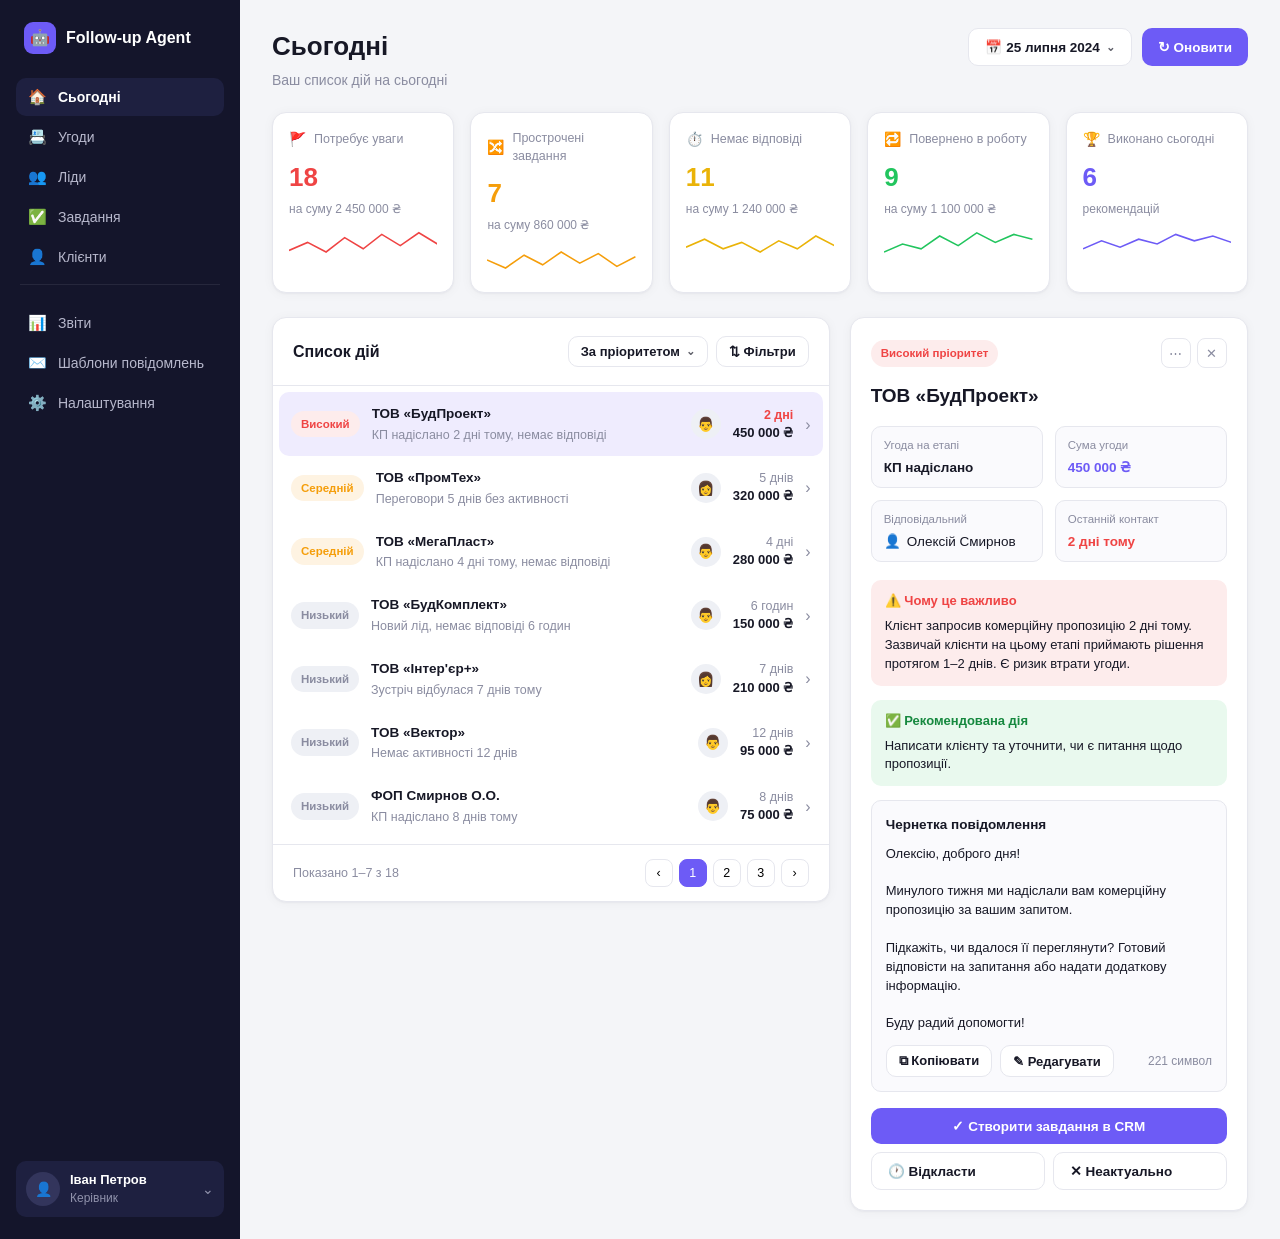
==== commit 1bee0d9b: "chore: version-bust CSS/JS asset links to avoid stale browser cache GitHub Pages serves styles.css/s" ====
--- a/docs/index.html
+++ b/docs/index.html
@@ -4,7 +4,7 @@
 <meta charset="UTF-8">
 <meta name="viewport" content="width=device-width, initial-scale=1.0">
 <title>Follow-up Agent — Сьогодні</title>
-<link rel="stylesheet" href="styles.css">
+<link rel="stylesheet" href="styles.css?v=20260725">
 </head>
 <body>
 <div class="layout">
@@ -336,6 +336,6 @@
 
 <div class="toast" id="toast"></div>
 
-<script src="script.js"></script>
+<script src="script.js?v=20260725"></script>
 </body>
 </html>
--- a/docs/styles.css
+++ b/docs/styles.css
@@ -548,6 +548,8 @@
   min-height: 60vh;
 }
 
+.placeholder-view[hidden] { display: none; }
+
 .placeholder-card {
   text-align: center;
   background: var(--panel-bg);
@@ -596,6 +598,8 @@
 }
 
 .panel-controls { position: relative; }
+
+.filter-dropdown[hidden] { display: none; }
 
 .filter-dropdown label { display: flex; align-items: center; gap: 8px; cursor: pointer; }
 
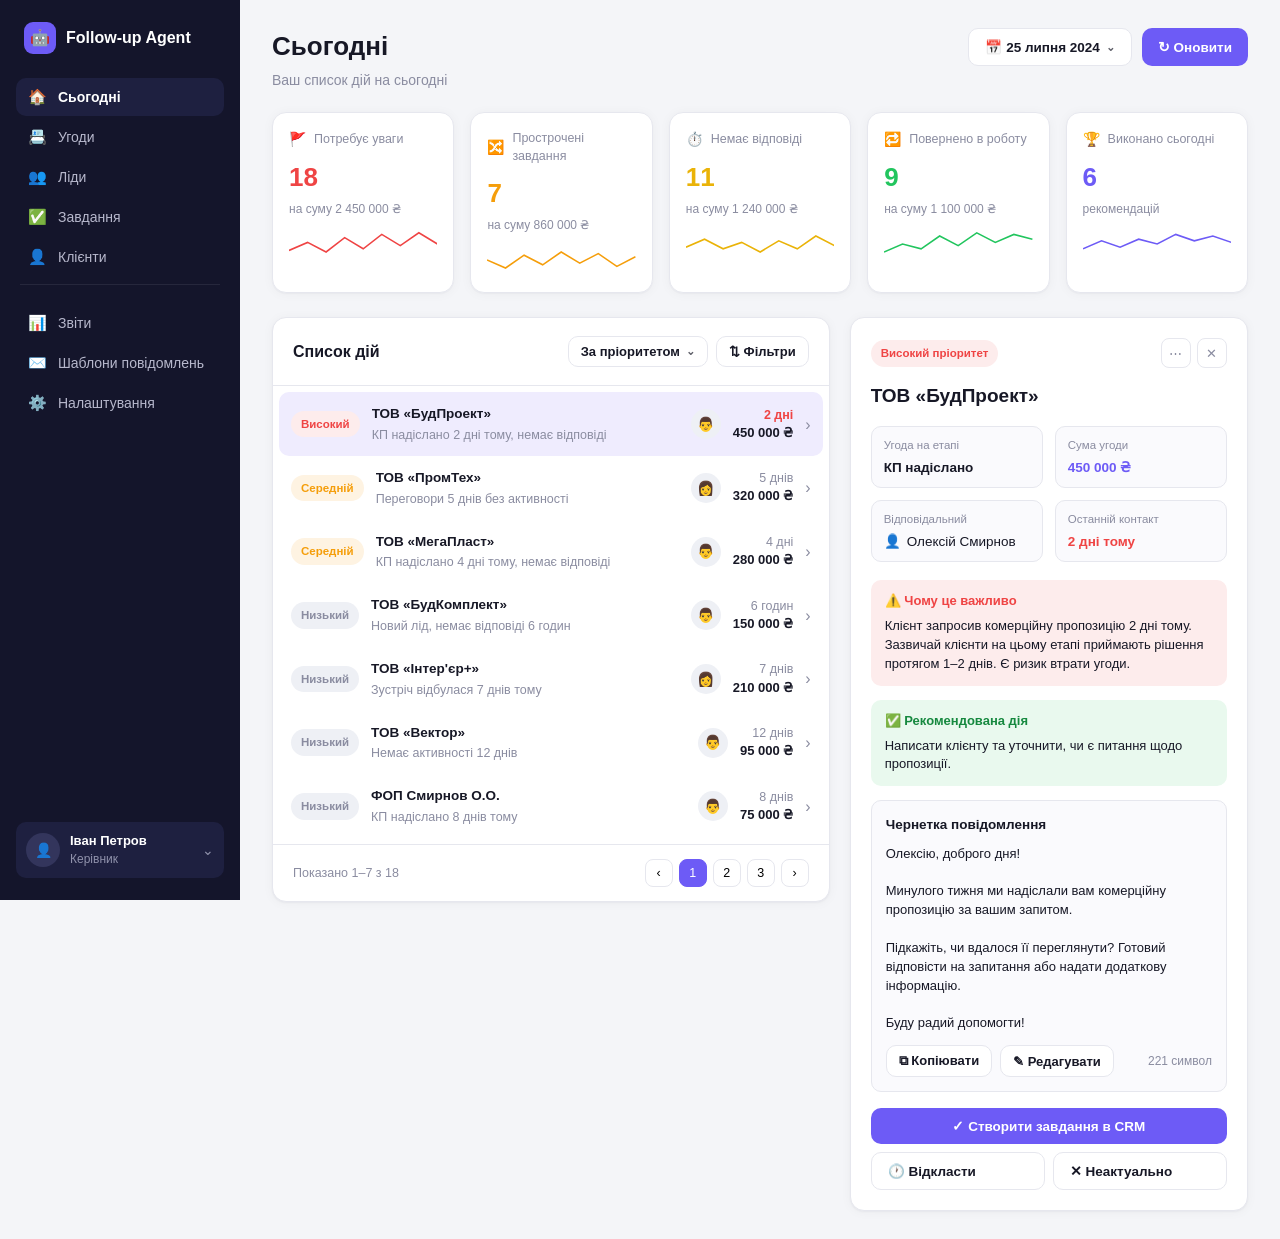
==== commit 32514775: "Мокап: закріплене бічне меню (position: sticky) при прокручуванні Co-Authored-By: Claude Opus 5 <nor" ====
--- a/docs/index.html
+++ b/docs/index.html
@@ -4,7 +4,7 @@
 <meta charset="UTF-8">
 <meta name="viewport" content="width=device-width, initial-scale=1.0">
 <title>Follow-up Agent — Сьогодні</title>
-<link rel="stylesheet" href="styles.css?v=20260725">
+<link rel="stylesheet" href="styles.css?v=20260726-2">
 </head>
 <body>
 <div class="layout">
@@ -19,7 +19,7 @@
       <button class="nav-item active" data-target="today">
         <span class="nav-icon">🏠</span> Сьогодні
       </button>
-      <button class="nav-item" data-target="placeholder" data-label="Угоди">
+      <button class="nav-item" data-target="deals" data-label="Угоди">
         <span class="nav-icon">📇</span> Угоди
       </button>
       <button class="nav-item" data-target="placeholder" data-label="Ліди">
@@ -323,6 +323,173 @@
 
     </div>
 
+    <div id="view-deals" hidden>
+
+      <header class="page-header">
+        <div>
+          <h1>Угоди</h1>
+          <p class="subtitle">Усі угоди у воронці продажів</p>
+        </div>
+        <div class="header-actions">
+          <button class="btn btn-ghost" id="deals-export">⭳ Експорт</button>
+          <button class="btn btn-primary" id="deals-refresh">↻ Оновити</button>
+        </div>
+      </header>
+
+      <section class="stats stats-4">
+        <article class="stat-card stat-purple">
+          <div class="stat-top">
+            <span class="stat-icon">📇</span>
+            <span class="stat-label">Усього угод</span>
+          </div>
+          <div class="stat-value" id="kpi-total">—</div>
+          <div class="stat-sub">у воронці</div>
+          <svg class="sparkline" viewBox="0 0 200 40" preserveAspectRatio="none"><polyline points="0,30 25,24 50,26 75,16 100,20 125,10 150,16 175,8 200,12"/></svg>
+        </article>
+
+        <article class="stat-card stat-green">
+          <div class="stat-top">
+            <span class="stat-icon">💰</span>
+            <span class="stat-label">Сума воронки</span>
+          </div>
+          <div class="stat-value" id="kpi-sum">—</div>
+          <div class="stat-sub">по відкритих угодах</div>
+          <svg class="sparkline" viewBox="0 0 200 40" preserveAspectRatio="none"><polyline points="0,32 25,22 50,28 75,14 100,24 125,8 150,18 175,10 200,6"/></svg>
+        </article>
+
+        <article class="stat-card stat-red">
+          <div class="stat-top">
+            <span class="stat-icon">🚩</span>
+            <span class="stat-label">Зависли понад 7 днів</span>
+          </div>
+          <div class="stat-value" id="kpi-stuck">—</div>
+          <div class="stat-sub" id="kpi-stuck-sum">—</div>
+          <svg class="sparkline" viewBox="0 0 200 40" preserveAspectRatio="none"><polyline points="0,20 25,28 50,16 75,26 100,12 125,22 150,10 175,24 200,18"/></svg>
+        </article>
+
+        <article class="stat-card stat-orange">
+          <div class="stat-top">
+            <span class="stat-icon">📈</span>
+            <span class="stat-label">Середній чек</span>
+          </div>
+          <div class="stat-value" id="kpi-avg">—</div>
+          <div class="stat-sub">на одну угоду</div>
+          <svg class="sparkline" viewBox="0 0 200 40" preserveAspectRatio="none"><polyline points="0,24 25,18 50,26 75,20 100,14 125,22 150,12 175,18 200,14"/></svg>
+        </article>
+      </section>
+
+      <section class="deals-workspace" id="deals-workspace">
+
+        <div class="panel deals-panel">
+          <div class="panel-header deals-panel-header">
+            <h2>Усі угоди <span class="count-badge" id="deals-count">0</span></h2>
+            <div class="deals-toolbar">
+              <input class="search-input" id="deals-search" type="search" placeholder="Пошук за компанією…" autocomplete="off">
+              <select class="select-input" id="deals-stage">
+                <option value="all">Усі етапи</option>
+                <option value="Новий лід">Новий лід</option>
+                <option value="Кваліфікація">Кваліфікація</option>
+                <option value="КП надіслано">КП надіслано</option>
+                <option value="Переговори">Переговори</option>
+                <option value="Зустріч проведена">Зустріч проведена</option>
+                <option value="Договір">Договір</option>
+              </select>
+              <select class="select-input" id="deals-priority">
+                <option value="all">Усі пріоритети</option>
+                <option value="high">Високий</option>
+                <option value="mid">Середній</option>
+                <option value="low">Низький</option>
+              </select>
+            </div>
+          </div>
+
+          <div class="table-wrap">
+            <table class="deals-table">
+              <thead>
+                <tr>
+                  <th class="sortable" data-sort="company">Компанія <span class="sort-arrow"></span></th>
+                  <th class="sortable num" data-sort="amount">Сума <span class="sort-arrow"></span></th>
+                  <th>Етап</th>
+                  <th class="sortable" data-sort="priority">Пріоритет <span class="sort-arrow"></span></th>
+                  <th class="sortable" data-sort="idle">Остання активність <span class="sort-arrow"></span></th>
+                  <th>Відповідальний</th>
+                </tr>
+              </thead>
+              <tbody id="deals-tbody"></tbody>
+            </table>
+            <div class="table-empty" id="deals-empty" hidden>
+              <div class="empty-icon">🔍</div>
+              <p>Жодної угоди не знайдено. Спробуйте змінити фільтри або пошуковий запит.</p>
+            </div>
+          </div>
+
+          <div class="pagination">
+            <span class="pagination-info" id="deals-pagination-info">—</span>
+            <div class="pagination-controls" id="deals-pages"></div>
+          </div>
+        </div>
+
+        <div class="panel detail-panel" id="dd-panel" hidden>
+          <div class="detail-header">
+            <span class="priority priority-high" id="dd-priority">Високий пріоритет</span>
+            <div class="detail-header-actions">
+              <button class="icon-btn" id="dd-more">⋯</button>
+              <button class="icon-btn" id="dd-close">✕</button>
+            </div>
+          </div>
+
+          <h3 class="detail-title" id="dd-title">—</h3>
+
+          <div class="detail-grid">
+            <div class="detail-field">
+              <div class="field-label">Етап</div>
+              <div class="field-value" id="dd-stage">—</div>
+            </div>
+            <div class="detail-field">
+              <div class="field-label">Сума угоди</div>
+              <div class="field-value strong" id="dd-amount">—</div>
+            </div>
+            <div class="detail-field">
+              <div class="field-label">Відповідальний</div>
+              <div class="field-value with-avatar">👤 <span id="dd-owner">—</span></div>
+            </div>
+            <div class="detail-field">
+              <div class="field-label">Остання активність</div>
+              <div class="field-value" id="dd-idle">—</div>
+            </div>
+            <div class="detail-field">
+              <div class="field-label">Створено</div>
+              <div class="field-value" id="dd-created">—</div>
+            </div>
+            <div class="detail-field">
+              <div class="field-label">Ймовірність</div>
+              <div class="field-value" id="dd-probability">—</div>
+            </div>
+          </div>
+
+          <div class="info-box" id="dd-note-box">
+            <div class="info-box-title" id="dd-note-title">Статус угоди</div>
+            <p id="dd-note">—</p>
+          </div>
+
+          <div class="timeline-box">
+            <div class="draft-title">Історія етапів</div>
+            <ol class="timeline" id="dd-timeline"></ol>
+          </div>
+
+          <div class="detail-footer">
+            <button class="btn btn-primary btn-block" id="dd-open-crm">↗ Відкрити в CRM</button>
+            <div>
+              <button class="btn btn-outline" id="dd-task">✓ Створити завдання</button>
+              <button class="btn btn-outline" id="dd-archive">🗄 В архів</button>
+            </div>
+          </div>
+        </div>
+
+      </section>
+
+    </div>
+
     <div class="placeholder-view" id="view-placeholder" hidden>
       <div class="placeholder-card">
         <h2 id="placeholder-title">Розділ у розробці</h2>
@@ -336,6 +503,6 @@
 
 <div class="toast" id="toast"></div>
 
-<script src="script.js?v=20260725"></script>
+<script src="script.js?v=20260726-2"></script>
 </body>
 </html>
--- a/docs/styles.css
+++ b/docs/styles.css
@@ -47,7 +47,24 @@
   display: flex;
   flex-direction: column;
   padding: 22px 16px;
-}
+
+  /* Меню лишається на місці під час прокручування сторінки */
+  position: sticky;
+  top: 0;
+  align-self: flex-start;
+  height: 100vh;
+  overflow-y: auto;
+  scrollbar-width: thin;
+  scrollbar-color: rgba(255,255,255,0.18) transparent;
+}
+
+.sidebar::-webkit-scrollbar { width: 8px; }
+.sidebar::-webkit-scrollbar-track { background: transparent; }
+.sidebar::-webkit-scrollbar-thumb {
+  background: rgba(255,255,255,0.18);
+  border-radius: 8px;
+}
+.sidebar::-webkit-scrollbar-thumb:hover { background: rgba(255,255,255,0.3); }
 
 .brand {
   display: flex;
@@ -635,3 +652,189 @@
   transform: translateX(12px);
   transition: opacity .2s, transform .2s;
 }
+
+/* ---- Розділ «Угоди» ---- */
+.stats-4 { grid-template-columns: repeat(4, 1fr); }
+
+.deals-workspace {
+  display: grid;
+  grid-template-columns: 1fr;
+  gap: 20px;
+  align-items: start;
+}
+
+.deals-workspace.with-detail { grid-template-columns: minmax(0, 1.6fr) minmax(320px, 1fr); }
+
+.deals-panel { min-width: 0; }
+
+.deals-panel-header {
+  flex-wrap: wrap;
+  gap: 12px;
+}
+
+.count-badge {
+  display: inline-block;
+  margin-left: 6px;
+  padding: 2px 8px;
+  border-radius: 999px;
+  background: var(--purple-bg);
+  color: var(--accent);
+  font-size: 12px;
+  font-weight: 700;
+}
+
+.deals-toolbar {
+  display: flex;
+  gap: 8px;
+  flex-wrap: wrap;
+}
+
+.search-input,
+.select-input {
+  border: 1px solid var(--border);
+  border-radius: 10px;
+  padding: 7px 12px;
+  font-size: 13px;
+  font-family: inherit;
+  color: var(--text);
+  background: #fff;
+}
+
+.search-input { min-width: 200px; }
+.search-input:focus,
+.select-input:focus { outline: 2px solid var(--purple-bg); border-color: var(--accent); }
+.select-input { cursor: pointer; }
+
+.table-wrap { overflow-x: auto; }
+
+.deals-table {
+  width: 100%;
+  border-collapse: collapse;
+  font-size: 13.5px;
+}
+
+.deals-table th {
+  text-align: left;
+  font-size: 12px;
+  font-weight: 600;
+  color: var(--text-muted);
+  padding: 10px 16px;
+  border-bottom: 1px solid var(--border);
+  white-space: nowrap;
+}
+
+.deals-table th.num { text-align: right; }
+
+.deals-table th.sortable { cursor: pointer; user-select: none; }
+.deals-table th.sortable:hover { color: var(--text); }
+
+.sort-arrow { font-size: 10px; opacity: .55; }
+
+.deals-table td {
+  padding: 12px 16px;
+  border-bottom: 1px solid var(--border);
+  vertical-align: middle;
+}
+
+.deals-table tbody tr { cursor: pointer; }
+.deals-table tbody tr:hover { background: #fafafd; }
+.deals-table tbody tr.selected { background: var(--purple-bg); }
+.deals-table tbody tr:last-child td { border-bottom: none; }
+
+.cell-company { font-weight: 600; }
+.cell-amount { text-align: right; font-weight: 700; white-space: nowrap; }
+.cell-idle { color: var(--text-muted); white-space: nowrap; }
+.cell-idle.stale { color: var(--red); font-weight: 600; }
+
+.cell-owner {
+  display: flex;
+  align-items: center;
+  gap: 8px;
+  white-space: nowrap;
+}
+
+.owner-avatar {
+  width: 26px;
+  height: 26px;
+  border-radius: 50%;
+  background: #eef0f5;
+  display: flex;
+  align-items: center;
+  justify-content: center;
+  flex-shrink: 0;
+  font-size: 12px;
+}
+
+.stage-badge {
+  display: inline-block;
+  padding: 4px 10px;
+  border-radius: 999px;
+  background: #eef0f5;
+  color: var(--text-muted);
+  font-size: 11.5px;
+  font-weight: 600;
+  white-space: nowrap;
+}
+
+.stage-new { background: #eef0f5; color: var(--text-muted); }
+.stage-qual { background: var(--yellow-bg); color: #8a6d09; }
+.stage-offer { background: var(--orange-bg); color: var(--orange); }
+.stage-talks { background: var(--purple-bg); color: var(--accent); }
+.stage-meeting { background: #e6f0fd; color: #2563eb; }
+.stage-contract { background: var(--green-bg); color: #16893f; }
+
+.table-empty {
+  padding: 48px 20px;
+  text-align: center;
+  color: var(--text-muted);
+}
+
+.table-empty .empty-icon { font-size: 28px; margin-bottom: 8px; }
+.table-empty p { margin: 0; }
+
+.info-box.neutral-box { background: #fafafd; border: 1px solid var(--border); }
+.info-box.neutral-box .info-box-title { color: var(--text); }
+
+.timeline-box {
+  background: #fafafd;
+  border: 1px solid var(--border);
+  border-radius: 10px;
+  padding: 14px;
+  margin-bottom: 16px;
+}
+
+.timeline {
+  list-style: none;
+  margin: 0;
+  padding: 0 0 0 18px;
+  border-left: 2px solid var(--border);
+}
+
+.timeline li {
+  position: relative;
+  padding: 0 0 14px 4px;
+  font-size: 13px;
+}
+
+.timeline li:last-child { padding-bottom: 0; }
+
+.timeline li::before {
+  content: "";
+  position: absolute;
+  left: -25px;
+  top: 5px;
+  width: 8px;
+  height: 8px;
+  border-radius: 50%;
+  background: var(--border);
+}
+
+.timeline li.current::before { background: var(--accent); }
+
+.timeline-stage { font-weight: 600; }
+.timeline-date { color: var(--text-muted); font-size: 12px; }
+
+@media (max-width: 1200px) {
+  .stats-4 { grid-template-columns: repeat(2, 1fr); }
+  .deals-workspace.with-detail { grid-template-columns: 1fr; }
+}
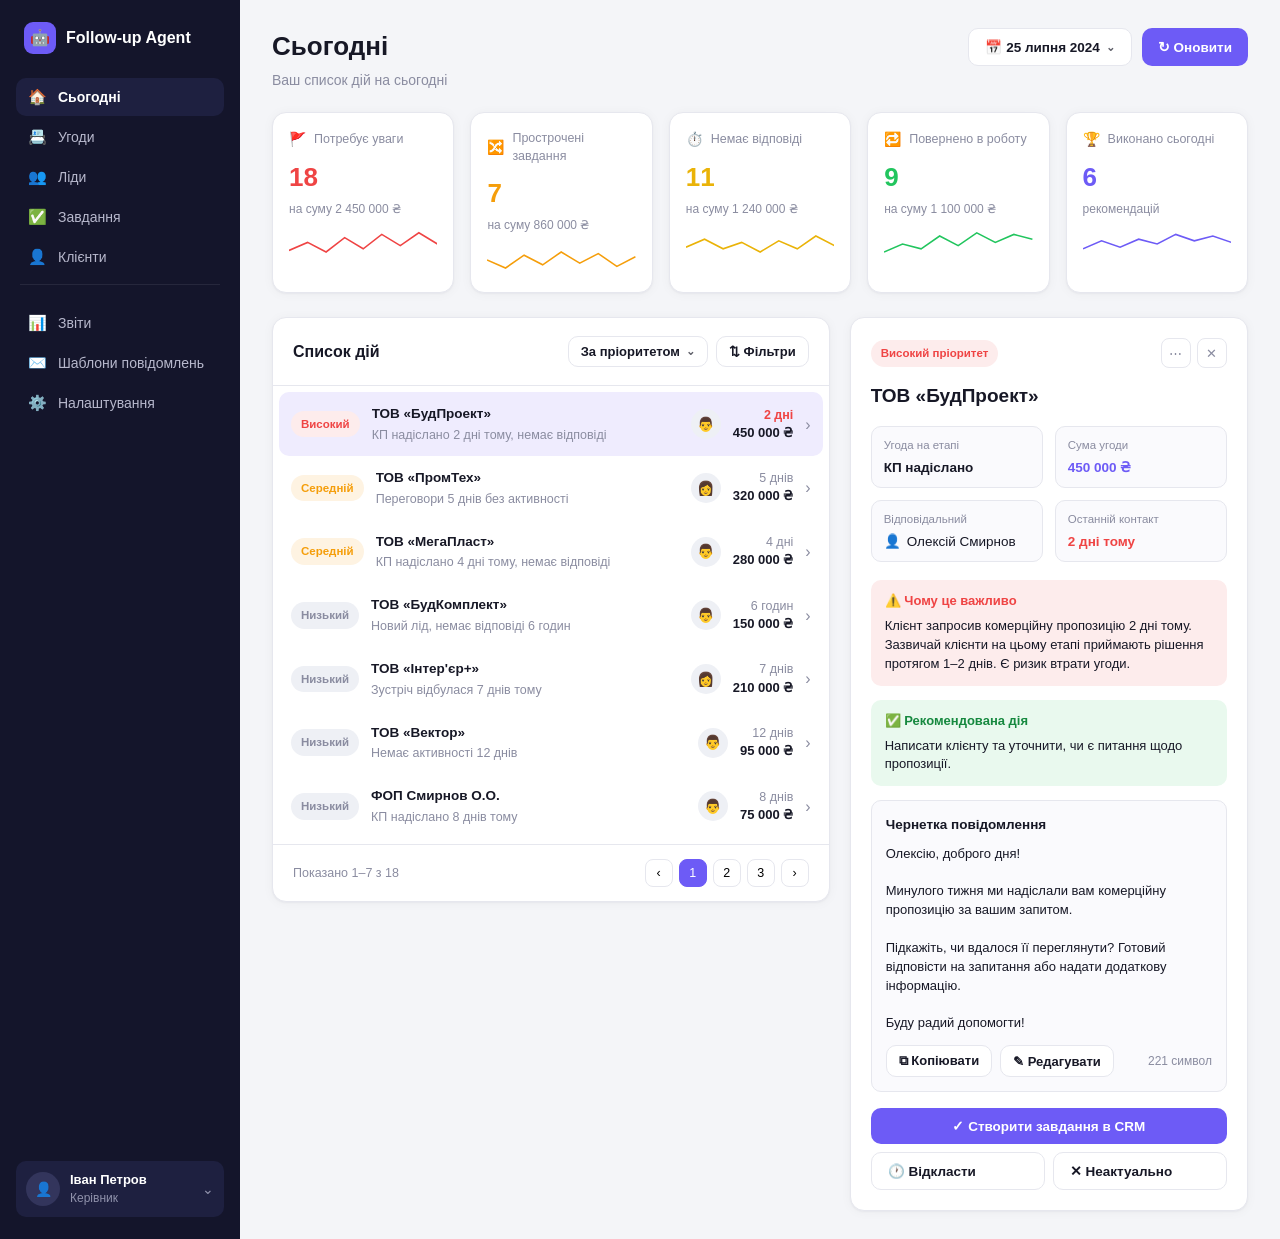
==== commit 4d427bcd: "Мокап: відкат закріпленого бічного меню — повернуто звичайне прокручування Co-Authored-By: Claude Op" ====
--- a/docs/index.html
+++ b/docs/index.html
@@ -4,7 +4,7 @@
 <meta charset="UTF-8">
 <meta name="viewport" content="width=device-width, initial-scale=1.0">
 <title>Follow-up Agent — Сьогодні</title>
-<link rel="stylesheet" href="styles.css?v=20260726-2">
+<link rel="stylesheet" href="styles.css?v=20260726-3">
 </head>
 <body>
 <div class="layout">
@@ -503,6 +503,6 @@
 
 <div class="toast" id="toast"></div>
 
-<script src="script.js?v=20260726-2"></script>
+<script src="script.js?v=20260726-3"></script>
 </body>
 </html>
--- a/docs/styles.css
+++ b/docs/styles.css
@@ -47,24 +47,7 @@
   display: flex;
   flex-direction: column;
   padding: 22px 16px;
-
-  /* Меню лишається на місці під час прокручування сторінки */
-  position: sticky;
-  top: 0;
-  align-self: flex-start;
-  height: 100vh;
-  overflow-y: auto;
-  scrollbar-width: thin;
-  scrollbar-color: rgba(255,255,255,0.18) transparent;
-}
-
-.sidebar::-webkit-scrollbar { width: 8px; }
-.sidebar::-webkit-scrollbar-track { background: transparent; }
-.sidebar::-webkit-scrollbar-thumb {
-  background: rgba(255,255,255,0.18);
-  border-radius: 8px;
-}
-.sidebar::-webkit-scrollbar-thumb:hover { background: rgba(255,255,255,0.3); }
+}
 
 .brand {
   display: flex;
